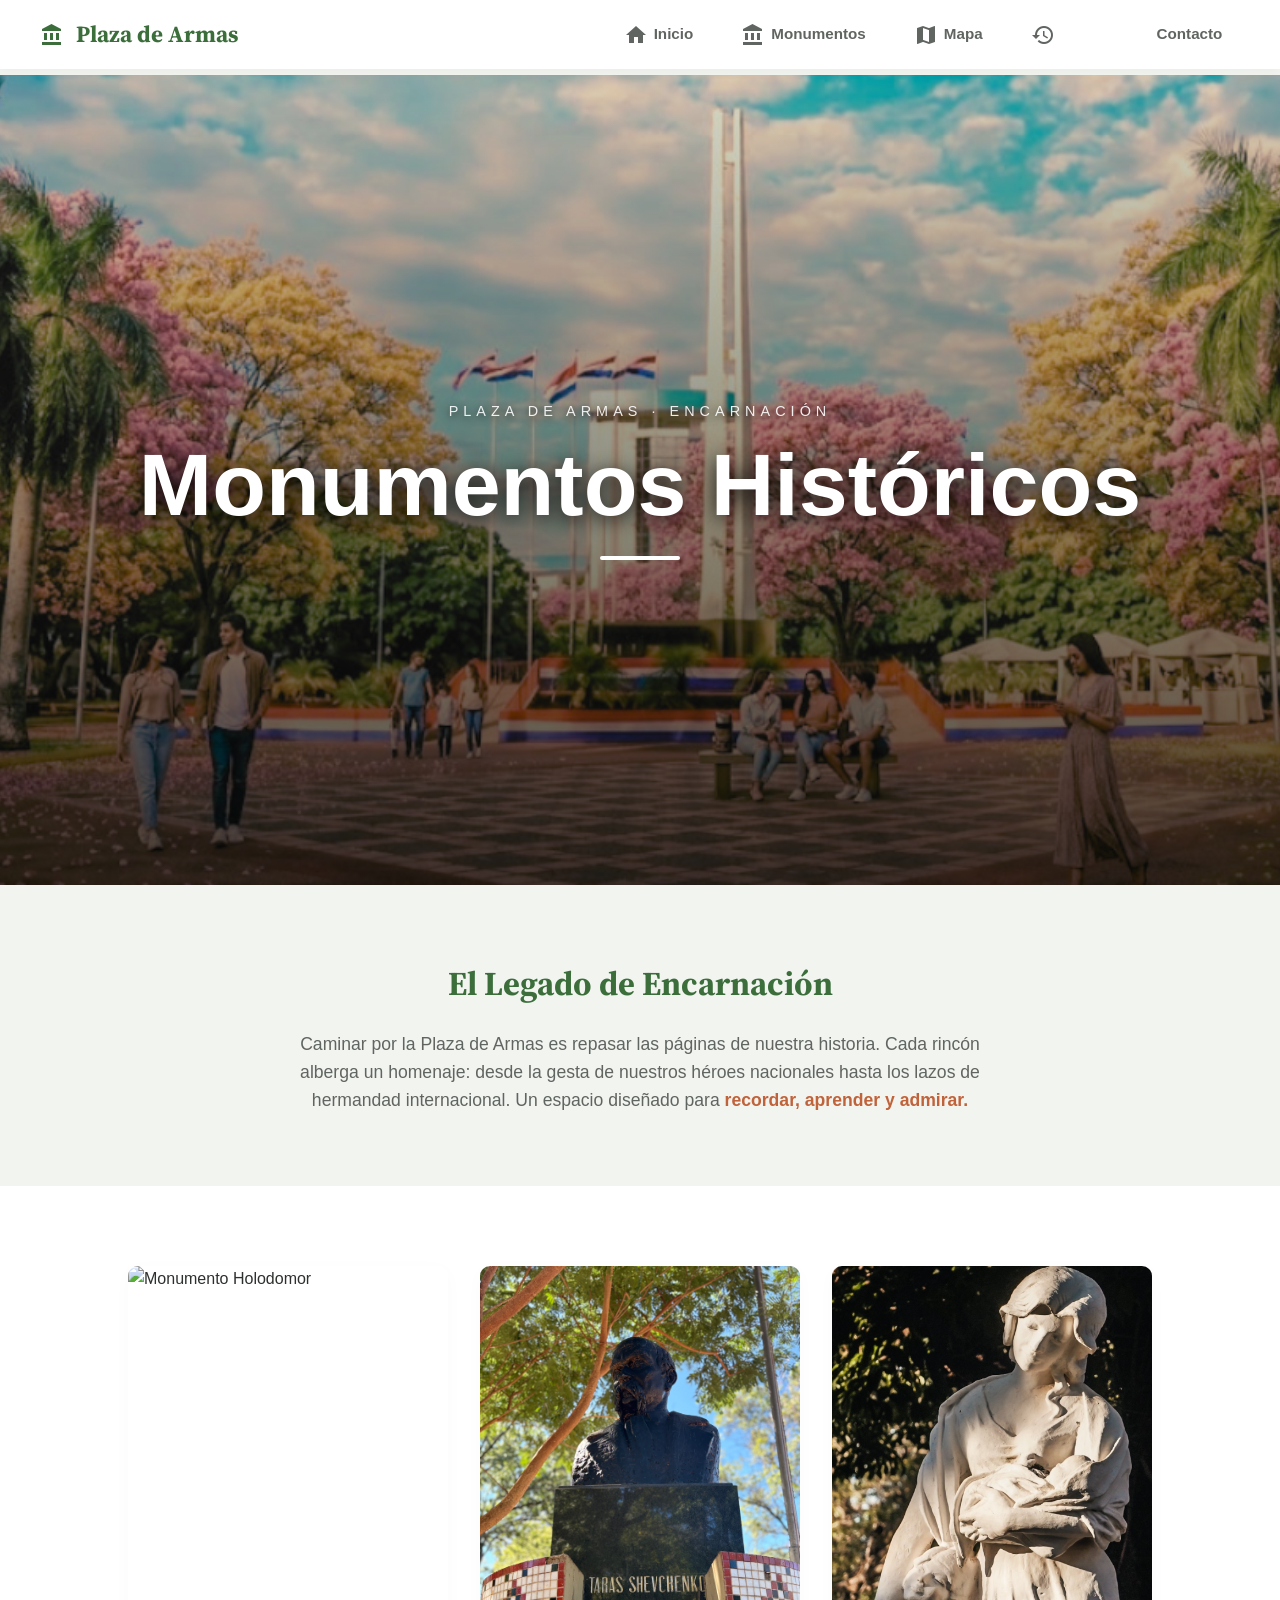
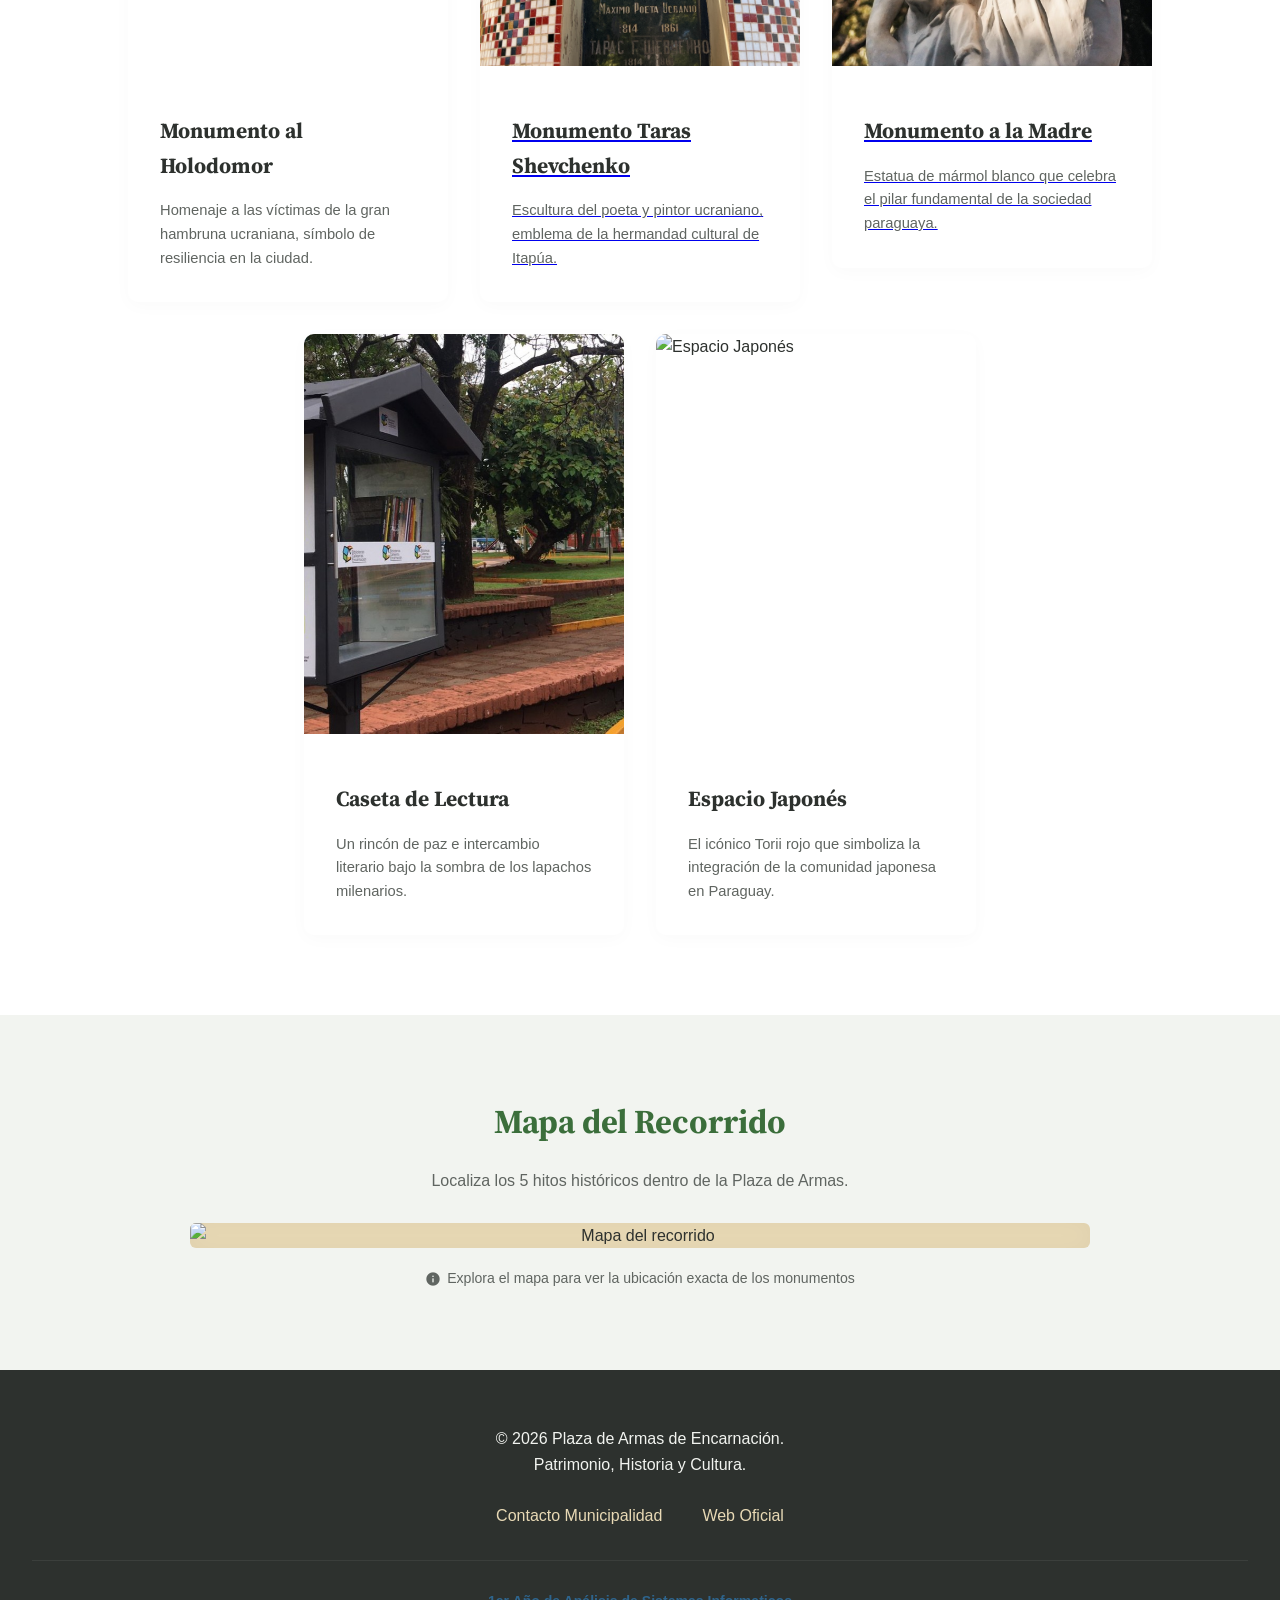
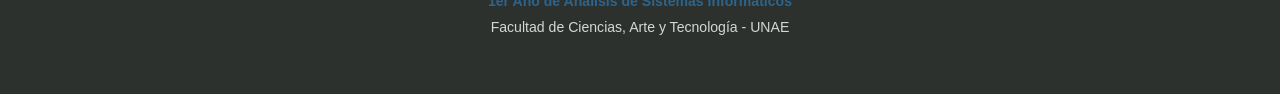
==== plaza.html @ b8751164 "casetaweb" ====
<!DOCTYPE html>
<html lang="es">
<head>
    <meta charset="UTF-8">
    <meta name="viewport" content="width=device-width, initial-scale=1.0">
    <title>Plaza de Armas · Encarnación</title>
    
    <link rel="stylesheet" href="style.css">
    
    <link href="https://fonts.googleapis.com/css2?family=Source+Serif+4:ital,opsz,wght@0,8..60,200..900;1,8..60,200..900&display=swap" rel="stylesheet">
    <link href="https://fonts.googleapis.com/icon?family=Material+Icons" rel="stylesheet">
</head>
<body>

    <header class="barra-superior">
        <div class="contenedor-logo">
            <span class="material-icons">account_balance</span>
            <h1 class="titulo-logo">Plaza de Armas</h1>
        </div>
        
        <input type="checkbox" id="check-menu" class="check-menu">
        <label for="check-menu" class="etiqueta-menu">
            <span class="material-icons">menu</span>
        </label>

        <nav class="navegacion">
            <a href="plaza.html" class="item-navegacion">
                <span class="material-icons">home</span>
                <span>Inicio</span>
            </a>
            <a href="#monumentos" class="item-navegacion item-activo">
                <span class="material-icons">account_balance</span>
                <span>Monumentos</span>
            </a>
            <a href="#mapa" class="item-navegacion">
                <span class="material-icons">map</span>
                <span>Mapa</span>
            </a>
            <a href="mailto:info@encarnacion.gov.py" class="item-navegacion">
                <span class="material-icons">history_edu</span>
                <span>Contacto</span>
            </a>
        </nav>
    </header>

    <main class="contenido-principal">
        
        <section class="seccion-portada">
            <div class="contenido-portada">
                <img src="imagenes/PORTADA.png" alt="Plaza de Armas Encarnación" class="imagen-portada">
                <div class="overlay-portada"></div>
                <div class="texto-portada">
                <p class="etiqueta-portada">Plaza de Armas · Encarnación</p>
                <h2 class="titulo-portada">Monumentos Históricos</h2>
                <div class="linea-decorativa"></div>
            </div>
        </section>

        <section class="seccion-introduccion">
            <h3 class="titulo-seccion">El Legado de Encarnación</h3>
            <p class="texto-descriptivo">
                Caminar por la Plaza de Armas es repasar las páginas de nuestra historia.
                Cada rincón alberga un homenaje: desde la gesta de nuestros héroes nacionales hasta los lazos de hermandad internacional.
                Un espacio diseñado para <strong>recordar, aprender y admirar.</strong>
            </p>
        </section>

        <section id="monumentos" class="seccion-galeria">
            <div class="cuadricula-monumentos">
        <!--ANGEL-->   
                <article class="tarjeta-monumento">
                    <a href="holodomor.html" class="tarjeta-enlace"></a>
                    <img src="imagenes/holodomor.jpg" alt="Monumento Holodomor" class="imagen-monumento">
                    <div class="contenido-tarjeta">
                        <span class="categoria-tarjeta color-historia"></span>
                        <h4 class="titulo-tarjeta">Monumento al Holodomor</h4>
                        <p class="texto-tarjeta">Homenaje a las víctimas de la gran hambruna ucraniana, símbolo de resiliencia en la ciudad.</p>
                    </div>
                </article>
        <!--NATALIA-->
                <a href="taras.html" class="tarjeta-enlace">
                <article class="tarjeta-monumento">
                    <img src="imagenes/tavas s.JPG" alt="Busto de Taras Shevchenko" class="imagen-monumento">
                    <div class="contenido-tarjeta">
                        <span class="categoria-tarjeta color-cultura"></span>
                        <h4 class="titulo-tarjeta">Monumento Taras Shevchenko</h4>
                        <p class="texto-tarjeta">Escultura del poeta y pintor ucraniano, emblema de la hermandad cultural de Itapúa.</p>
                        
                    </div>
                </article>
                </a>
        <!--LUIS-->
                <a href="monumentomadre.html" class="enlace-tarjeta">
                <article class="tarjeta-monumento">
                    <img src="imagenes/monumentomadre.png" alt="Monumento a la Madre" class="imagen-monumento">
                    <div class="contenido-tarjeta">
                        <span class="categoria-tarjeta color-arte"></span>
                        <h4 class="titulo-tarjeta">Monumento a la Madre</h4>
                        <p class="texto-tarjeta">Estatua de mármol blanco que celebra el pilar fundamental de la sociedad paraguaya.</p>
                    </div>
                </article>
                </a>
        <!--TATI--> 
                <article class="tarjeta-monumento">
                    <img src="imagenes/Casetaweb.JPG" alt="Caseta de Lectura" class="imagen-monumento">
                    <div class="contenido-tarjeta">
                        <span class="categoria-tarjeta color-comunidad"></span>
                        <h4 class="titulo-tarjeta">Caseta de Lectura</h4>
                        <p class="texto-tarjeta">Un rincón de paz e intercambio literario bajo la sombra de los lapachos milenarios.</p>
                    </div>
                </article>
        <!--LUJAN-->
                <article class="tarjeta-monumento">
                    <img src="" alt="Espacio Japonés" class="imagen-monumento">
                    <div class="contenido-tarjeta">
                        <span class="categoria-tarjeta color-comunidad"></span>
                        <h4 class="titulo-tarjeta">Espacio Japonés</h4>
                        <p class="texto-tarjeta">El icónico Torii rojo que simboliza la integración de la comunidad japonesa en Paraguay.</p>
                    </div>
                </article>

            </div>
        </section>
        <!--AILIN-->
        <section id="mapa" class="seccion-mapa">
        <div class="contenedor-central-mapa">
                <h3 class="titulo-seccion">Mapa del Recorrido</h3>
                <p class="subtitulo-mapa">Localiza los 5 hitos históricos dentro de la Plaza de Armas.</p>
            <div class="caja-mapa">
                <img src="imagenes/Fondo Mapa Puntos (2).png" class="map-img" alt="Mapa del recorrido">
            </div>
                <p class="nota-mapa">
            <span class="material-icons" style="font-size: 1rem;">info</span>
            Explora el mapa para ver la ubicación exacta de los monumentos
            </p>
            </div>
        </section>
 
        <!--NOEMI-->
    <footer class="pie-de-pagina">
        <p>© 2026 Plaza de Armas de Encarnación.<br>Patrimonio, Historia y Cultura.</p>
        
        <div class="enlaces-pie">
            <a target="_blank" href="https://wa.me/595986204808?text=Hola%20,%20quiero%20hacer%20una%20consulta%20sobre%20la%20Plaza%20de%20Armas">Contacto Municipalidad</a>
            <a href="https://www.encarnacion.gov.py" target="_blank">Web Oficial</a>
        </div>
        
        <div class="creditos-universidad">
            <p class="titulo-creditos">1er Año de Análisis de Sistemas Informaticos</p>
            <p>Facultad de Ciencias, Arte y Tecnología - UNAE</p>
        </div>
    </footer>

</body>
</html>
---- style.css ----
:root {
    --verde-follaje: #3B6E3B;
    --terracota-colonial: #C0623A;
    --azul-parana: #2E6E9E;
    --arena-caliza: #E8D9B5;
    --ocre-atardecer: #D4903A;
    --blanco-cielo: #F2F4F0;
    
    --texto-principal: #2D312E;
    --texto-secundario: #606561;
    --blanco-puro: #FFFFFF;
}


* {
    box-sizing: border-box;
    margin: 0;
    padding: 0;
}

html {
    scroll-behavior: smooth;
}

body {
    font-family: -apple-system, BlinkMacSystemFont, "Segoe UI", Roboto, sans-serif;
    background-color: var(--blanco-cielo);
    color: var(--texto-principal);
    padding-top: 75px; 
    line-height: 1.6;
}

.barra-superior {
    display: flex;
    justify-content: space-between;
    align-items: center;
    background-color: var(--blanco-puro);
    padding: 0.9rem 2.5rem;
    position: fixed;
    top: 0;
    left: 0;
    width: 100%;
    box-shadow: 0 2px 12px rgba(0, 0, 0, 0.04);
    z-index: 1000;
}

.contenedor-logo {
    display: flex;
    align-items: center;
    gap: 12px;
    color: var(--verde-follaje);
}

.titulo-logo {
    font-family: 'Source Serif 4', serif;
    font-size: 1.45rem;
    font-weight: 700;
}

.navegacion {
    display: flex;
    gap: 0.8rem;
}

.item-navegacion {
    display: flex;
    align-items: center;
    gap: 6px;
    text-decoration: none;
    color: var(--texto-secundario);
    font-weight: 600;
    font-size: 0.95rem;
    padding: 0.5rem 1.1rem;
    border-radius: 24px;
    transition: all 0.25s ease;
}

/*.item-navegacion:hover, 
.item-activo {
    color: var(--terracota-colonial);
    background-color: var(--arena-caliza);
}*/

.check-menu, .etiqueta-menu {
    display: none;
}

.seccion-portada {
    width: 100%;
    margin: 0;
    padding: 0;
}

.contenido-portada {
    position: relative;
    width: 100%;
    height: 90vh;
    min-height: 500px;
    overflow: hidden;
}

.imagen-portada {
    width: 100%;
    height: 100%;
    object-fit: cover;
    object-position: center;
    display: block;
}

.overlay-portada {
    position: absolute;
    inset: 0;
    background: linear-gradient(
        to bottom,
        rgba(0, 0, 0, 0.1) 0%,
        rgba(0, 0, 0, 0.70) 100%
    );
}

.texto-portada {
    position: absolute;
    inset: 0;
    display: flex;
    flex-direction: column;
    align-items: center;
    justify-content: center;
    text-align: center;
    padding: 2rem;
    z-index: 2;
}

.etiqueta-portada {
    font-size: 0.9rem;
    letter-spacing: 0.35em;
    text-transform: uppercase;
    color: rgba(255, 255, 255, 0.90);
    margin: 0 0 1rem;
    font-weight: 400;
    text-shadow: 0 2px 8px rgba(0,0,0,0.8);
}

.titulo-portada {
    font-size: clamp(2.5rem, 7vw, 5.5rem);
    font-weight: 800;
    color: #ffffff;
    margin: 0 0 1.5rem;
    text-shadow: 0 4px 20px rgba(0,0,0,0.9);
    line-height: 1.05;
}

.linea-decorativa {
    width: 80px;
    height: 4px;
    background-color: #ffffff;
    margin: 0 auto;
    border-radius: 2px;
}

.seccion-introduccion {
    text-align: center;
    padding: 4.5rem 2rem;
    max-width: 780px;
    margin: 0 auto;
}

.titulo-seccion {
    font-family: 'Source Serif 4', serif;
    font-size: 2.1rem;
    color: var(--verde-follaje);
    margin-bottom: 1.2rem;
}

.texto-descriptivo {
    font-size: 1.1rem;
    color: var(--texto-secundario);
}

.texto-descriptivo strong {
    color: var(--terracota-colonial);
}


.seccion-galeria {
    background-color: #ffffff; 
    padding: 5rem 2rem;
    display: flex;
    justify-content: center;
}

.cuadricula-monumentos {
    display: flex;
    flex-wrap: wrap;
    gap: 2rem 2rem; 
    justify-content: center;
    max-width: 1300px;
    width: 100%;
}

.tarjeta-monumento {
    background-color: var(--blanco-puro);
    border-radius: 10px;
    box-shadow: 0 4px 18px rgba(0, 0, 0, 0.025);
    width: calc(33.333% - 1.34rem); 
    min-width: 320px;
    max-width: 300px;
    display: flex;
    flex-direction: column;
    overflow: hidden;
    transition: transform 0.3s cubic-bezier(0.25, 0.8, 0.25, 1), box-shadow 0.3s ease;
}

/*animacion, podemos dejar o sacar*/
.tarjeta-monumento:hover {
    transform: translateY(-6px);
    box-shadow: 0 10px 28px rgba(0, 0, 0, 0.06);
}

.imagen-monumento {
    width: 100%;
    height: 400px;
    object-fit: cover; /* mantiene simetría  */
}

.contenido-tarjeta {
    padding: 2rem;
    display: flex;
    flex-direction: column;
    gap: 1rem;
}

.categoria-tarjeta {
    font-size: 0.75rem;
    text-transform: uppercase;
    letter-spacing: 1.8px;
    font-weight: 700;
}

.color-historia { color: var(--terracota-colonial); }
.color-cultura { color: var(--azul-parana); }
.color-arte { color: var(--ocre-atardecer); }
.color-comunidad { color: var(--verde-follaje); }

.titulo-tarjeta {
    font-family: 'Source Serif 4', serif;
    font-size: 1.35rem;
    color: var(--texto-principal);
    font-weight: 700;
    margin: 0;
}

.texto-tarjeta {
    font-size: 0.92rem;
    color: var(--texto-secundario);
    margin: 0;
}


.seccion-mapa {
    padding: 5rem 2rem;
    background-color: var(--blanco-cielo);
    display: flex;
    justify-content: center;
}

.contenedor-central-mapa {
    max-width: 900px;  
    width: 100%;
    text-align: center;
    margin: 0 auto;    
}

.subtitulo-mapa {
    color: var(--texto-secundario);
    margin-bottom: 1.8rem;
}

.caja-mapa {
  background-color: var(--arena-caliza);
  border-radius: 6px;
  position: relative;
  overflow: hidden;
  box-shadow: inset 0 0 25px rgba(0, 0, 0, 0.04);
  width: 100%;
}

.map-img {
  width: 100%;
  height: auto;        /* ← esto es clave, respeta las proporciones reales */
  display: block;
}

.capa-marcadores .icono-marcador {
    position: absolute;
    cursor: pointer;
    transition: transform 0.25s ease;
}

.capa-marcadores .icono-marcador:hover {
    transform: scale(1.35) !important;
}

/*
.controles-mapa {
    position: absolute;
    bottom: 25px;
    right: 25px;
    display: flex;
    flex-direction: column;
    gap: 6px;
}

.boton-control {
    background-color: var(--blanco-puro);
    border: none;
    width: 38px;
    height: 38px;
    font-size: 1.3rem;
    font-weight: bold;
    border-radius: 4px;
    cursor: pointer;
    box-shadow: 0 3px 6px rgba(0,0,0,0.08);
}*/

.nota-mapa {
    margin-top: 1.2rem;
    font-size: 0.88rem;
    color: var(--texto-secundario);
    display: flex;
    align-items: center;
    justify-content: center;
    gap: 6px;
} 



.pie-de-pagina {
    background-color: var(--texto-principal);
    color: var(--blanco-cielo);
    text-align: center;
    padding: 3.5rem 2rem;
}

.enlaces-pie {
    margin: 1.6rem 0;
    display: flex;
    justify-content: center;
    gap: 2.5rem;
}

.enlaces-pie a {
    color: var(--arena-caliza);
    text-decoration: none;
    font-size: 1rem;
    transition: color 0.2s ease;
}

.enlaces-pie a:hover {
    color: var(--blanco-puro);
}

.creditos-universidad {
    margin-top: 2rem;
    border-top: 1px solid rgba(255, 255, 255, 0.08);
    padding-top: 1.8rem;
    font-size: 0.88rem;
    opacity: 0.85;
}

.titulo-creditos {
    font-weight: bold;
    color: var(--azul-parana);
    margin-bottom: 0.2rem;
}

/*permite que tu página web detecte las características del dispositivo*/
@media (max-width: 992px) {
    .tarjeta-monumento {
        width: calc(50% - 1rem);
    }
}

@media (max-width: 768px) {
    body { padding-top: 60px; }
    .barra-superior { padding: 0.8rem 1.5rem; }

    .etiqueta-menu {
        display: block;
        cursor: pointer;
        color: var(--texto-principal);
    }

    .navegacion {
        position: absolute;
        top: 100%;
        left: -100%;
        flex-direction: column;
        background-color: var(--blanco-puro);
        width: 100%;
        text-align: center;
        transition: left 0.3s cubic-bezier(0.4, 0, 0.2, 1);
        box-shadow: 0 4px 12px rgba(0,0,0,0.06);
        padding: 1.5rem 0;
        gap: 0.8rem;
    }

    .item-navegacion {
        justify-content: center;
        border-radius: 0;
        padding: 0.6rem 0;
    }

    .check-menu:checked ~ .navegacion {
        left: 0;
    }

    .titulo-portada { font-size: 2.1rem; }
    .tarjeta-monumento { width: 100%; max-width: 100%; }
    .seccion-galeria { padding: 3rem 1.2rem; }
    .enlaces-pie { flex-direction: column; gap: 1rem; }
}
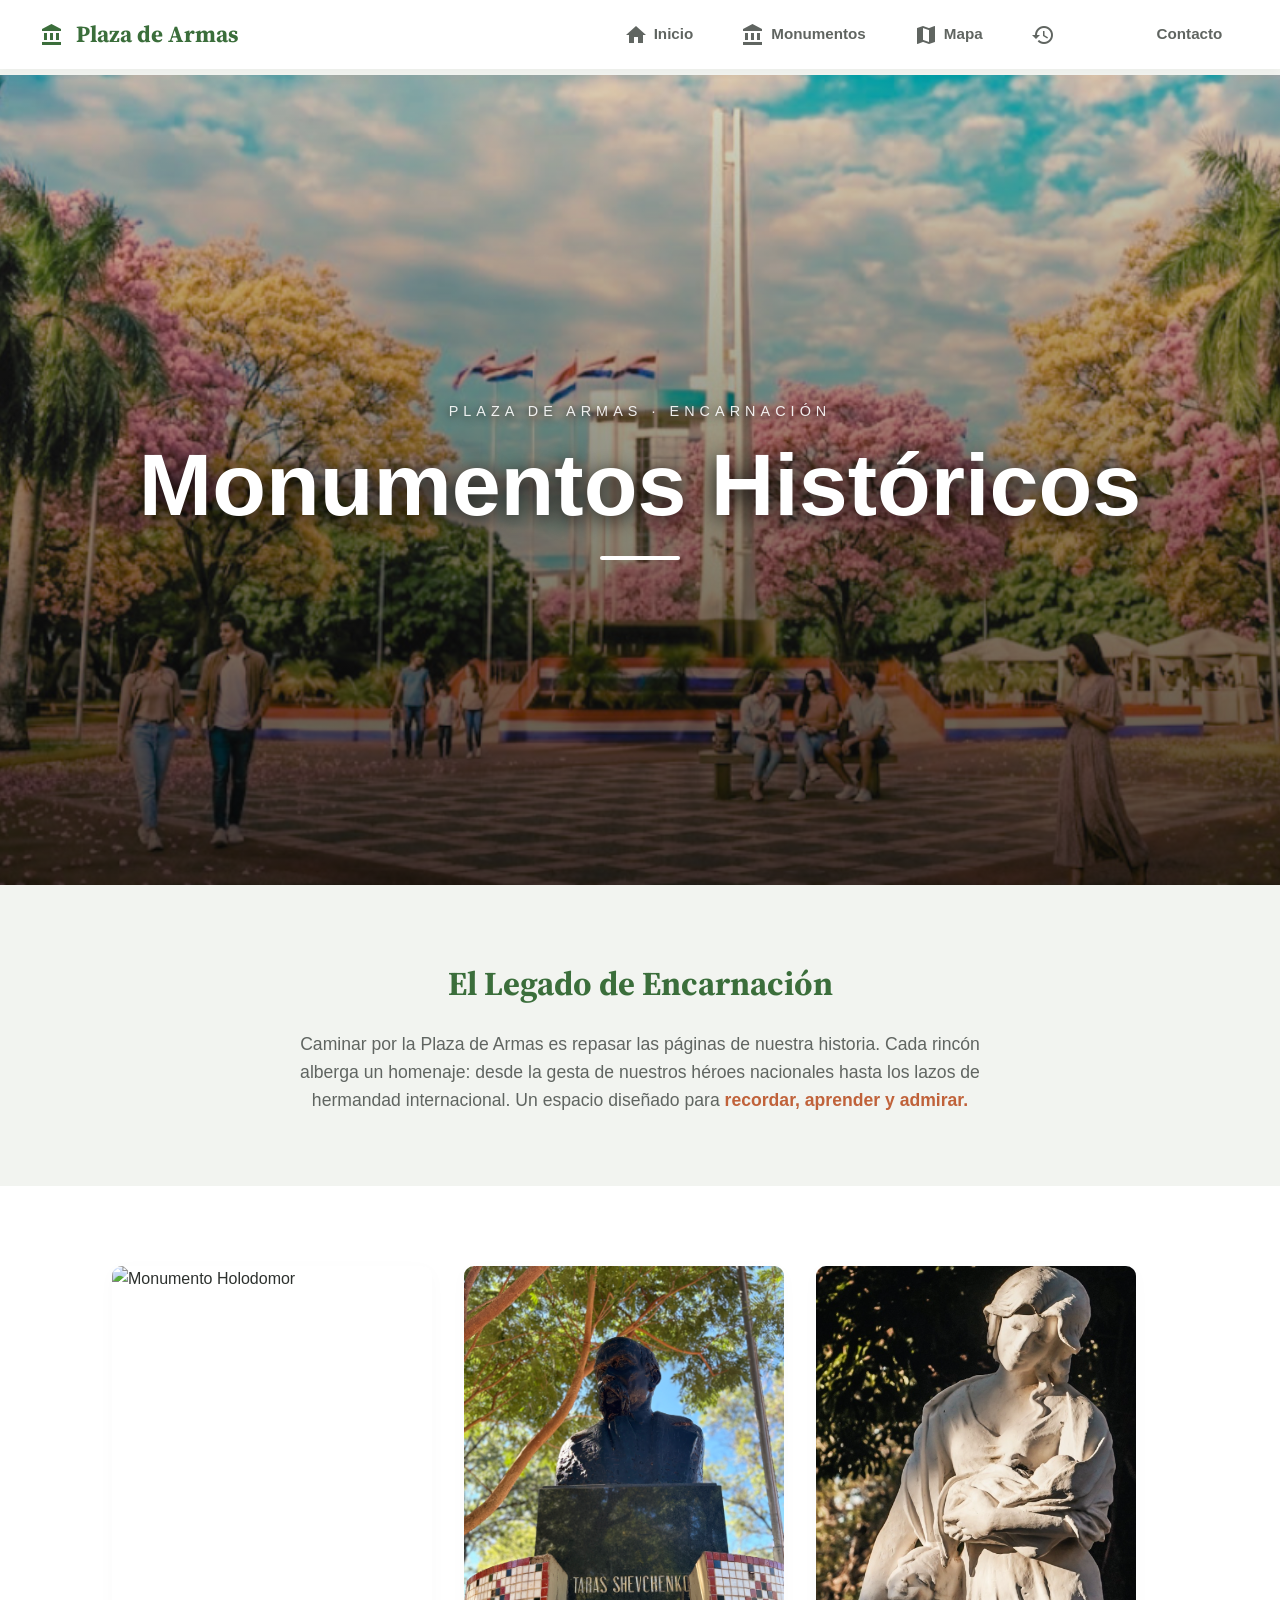
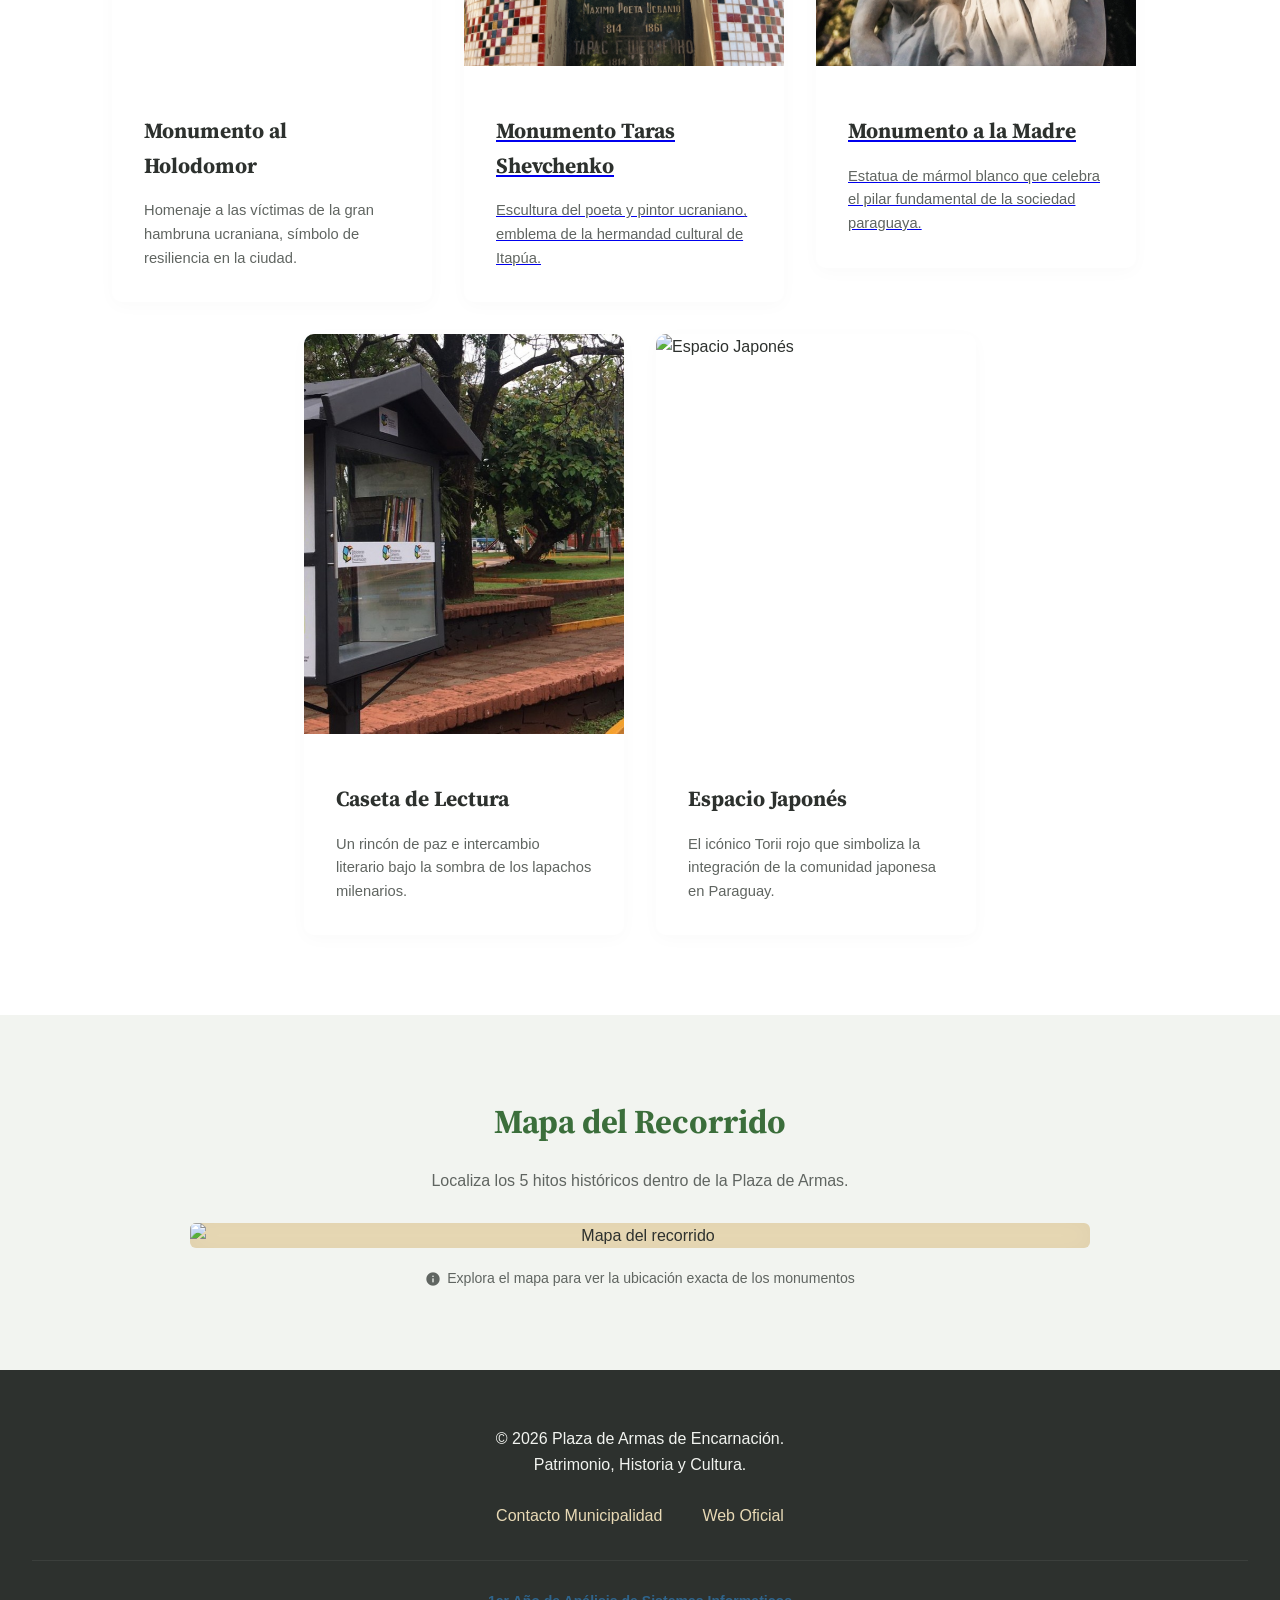
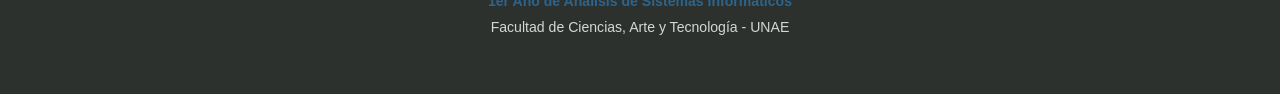
==== commit 680f522d: "Noemi: link de caseta" ====
--- a/plaza.html
+++ b/plaza.html
@@ -101,6 +101,7 @@
                 </article>
                 </a>
         <!--TATI--> 
+                <a href="casetaweb.html" class="enlace-tarjeta"></a>
                 <article class="tarjeta-monumento">
                     <img src="imagenes/Casetaweb.JPG" alt="Caseta de Lectura" class="imagen-monumento">
                     <div class="contenido-tarjeta">
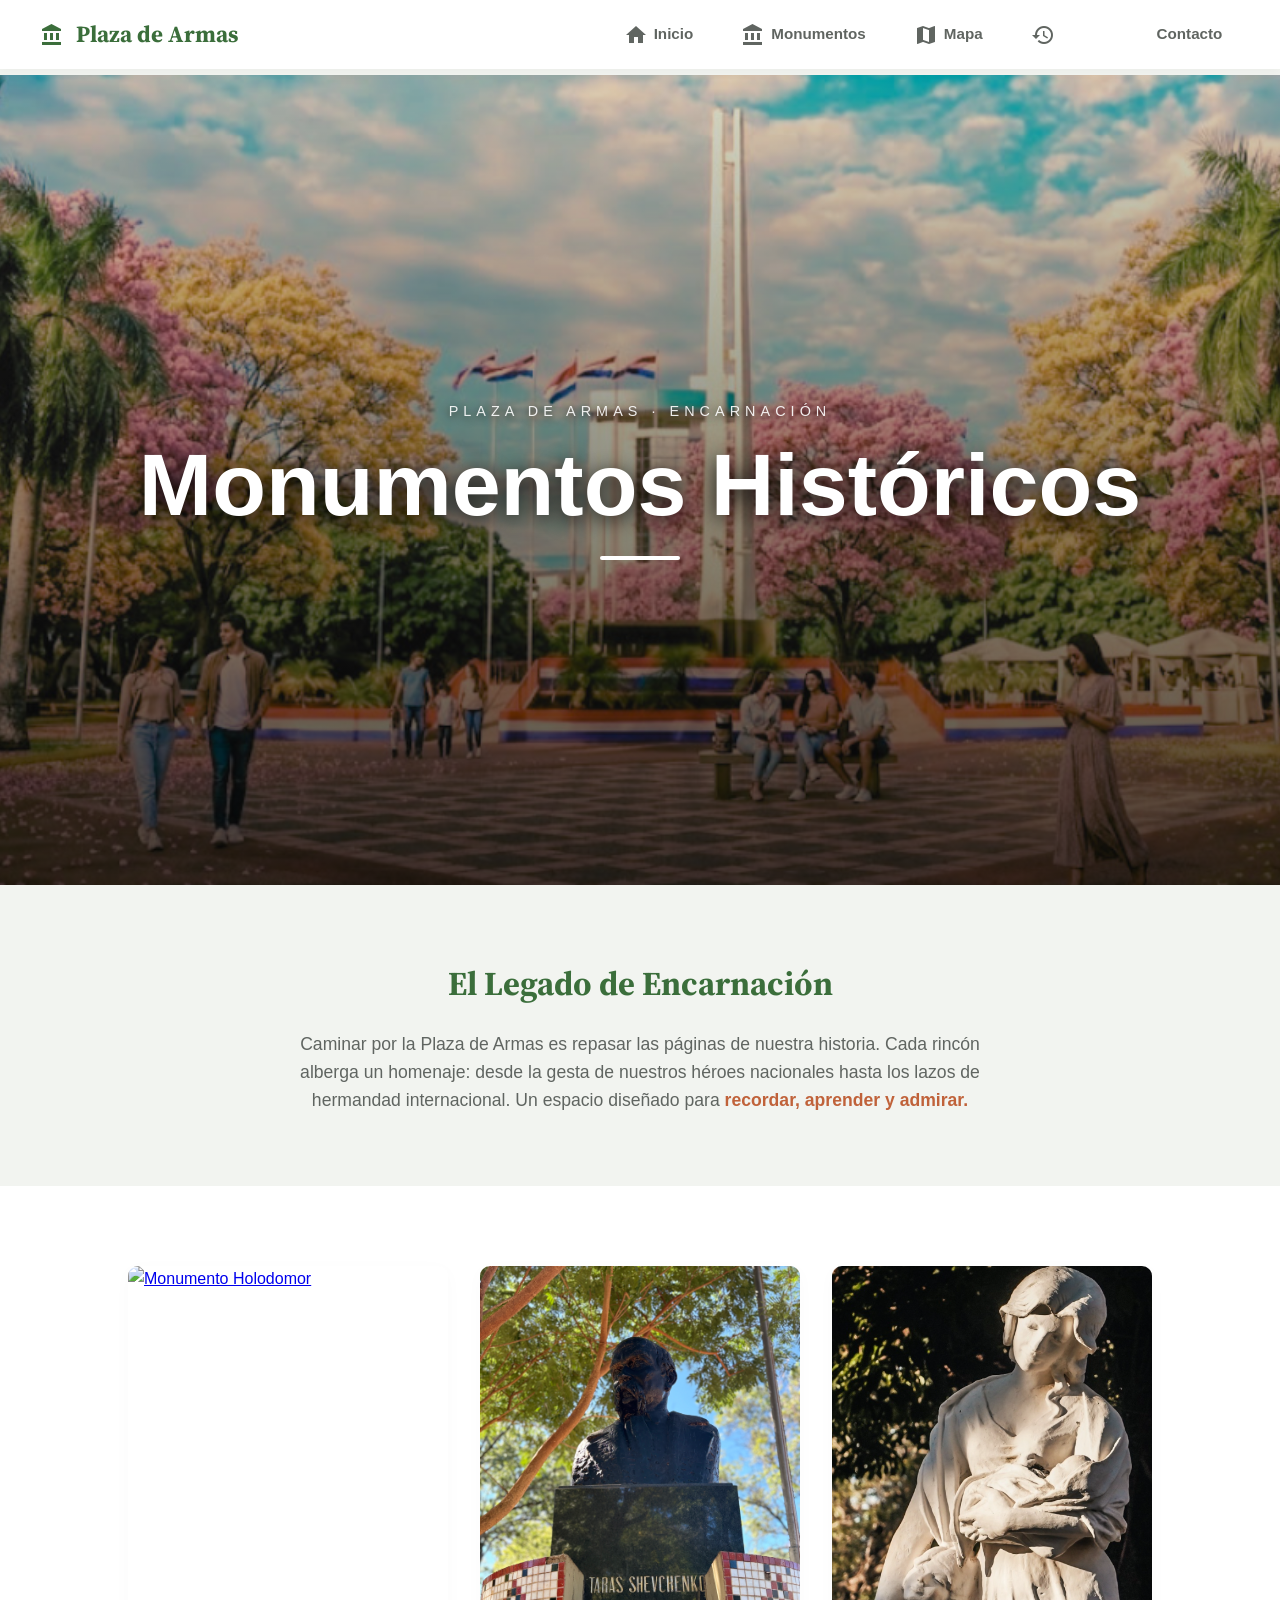
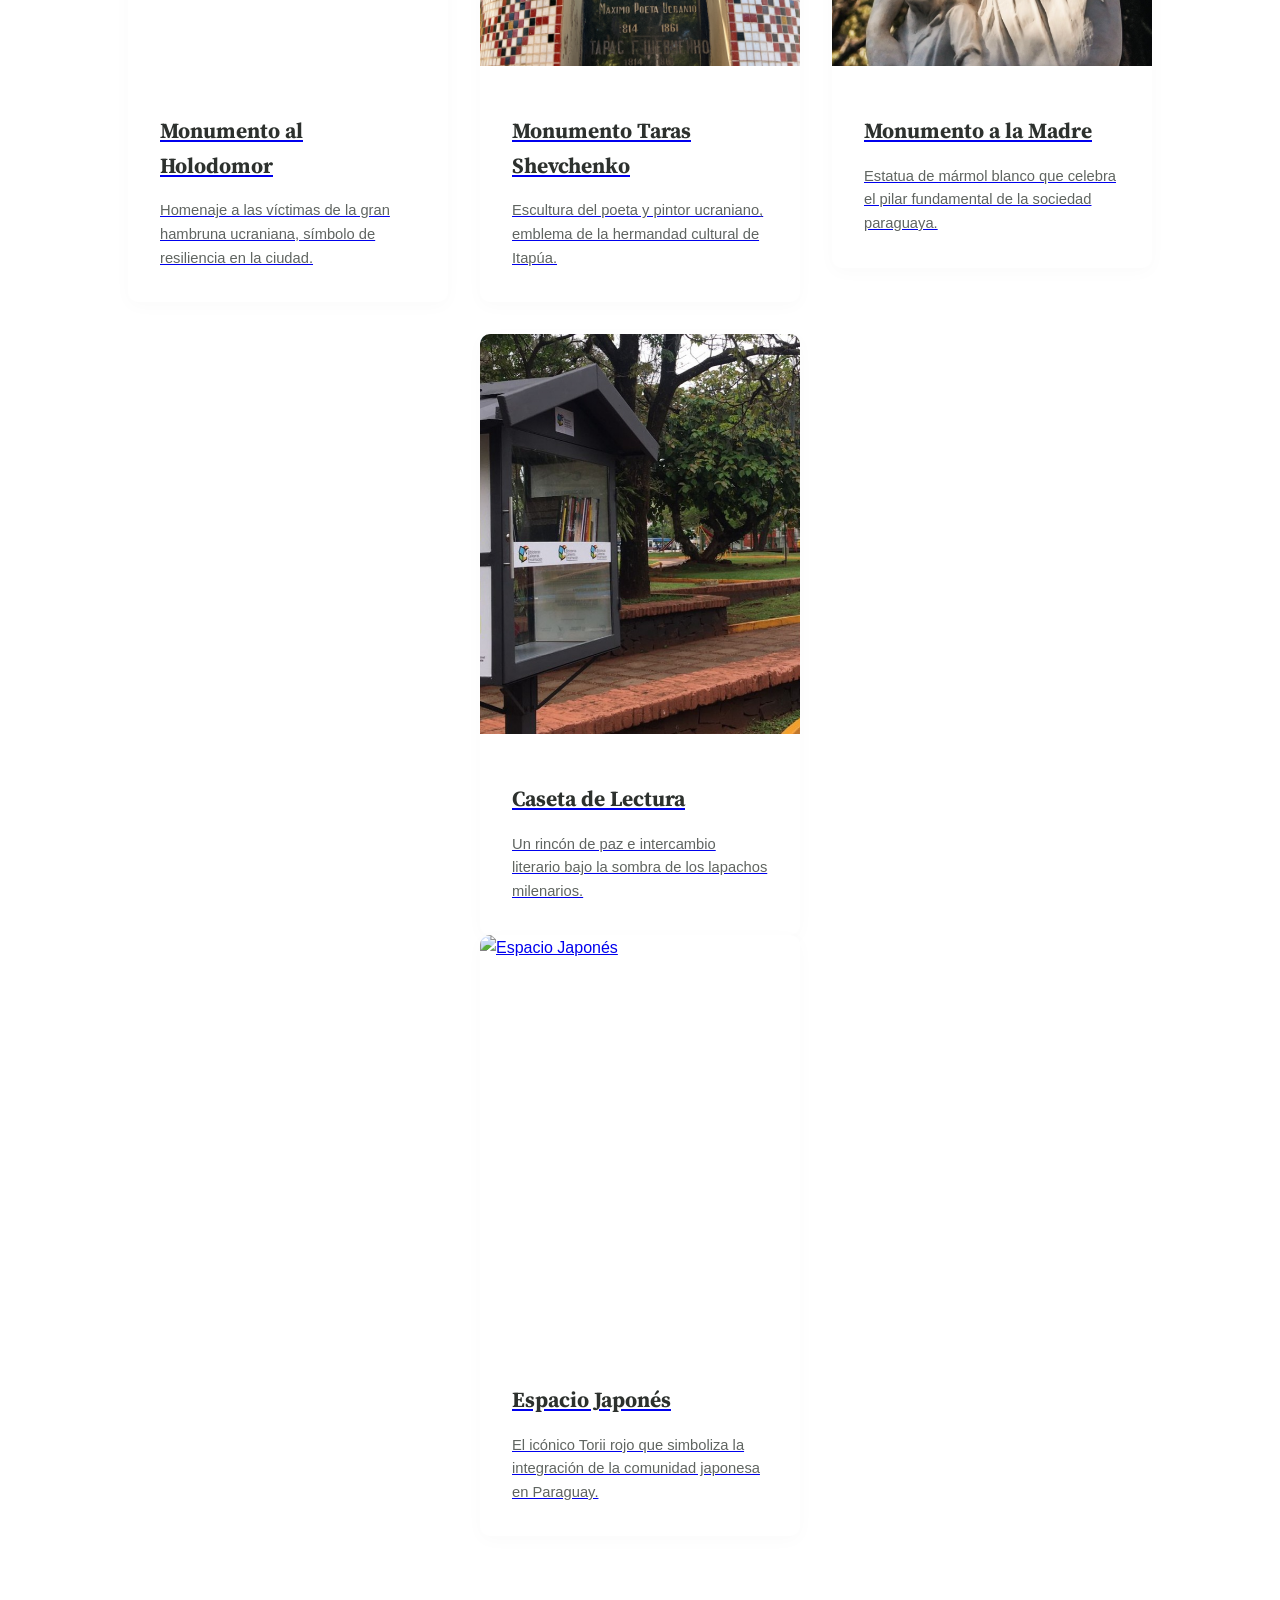
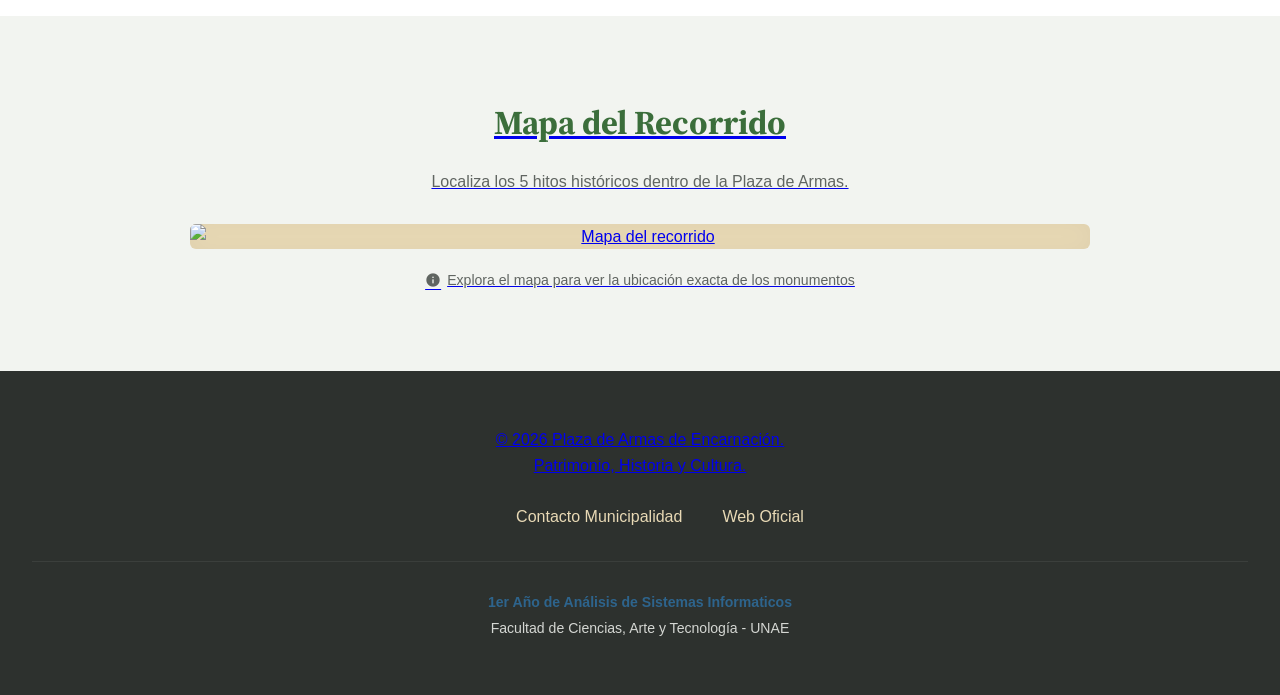
==== commit b36b5fab: "Noemi: correccion de errores" ====
--- a/plaza.html
+++ b/plaza.html
@@ -67,9 +67,9 @@
 
         <section id="monumentos" class="seccion-galeria">
             <div class="cuadricula-monumentos">
-        <!--ANGEL-->   
+        <!--ANGEL-->  
+                <a href="holodomor.html" class="tarjeta-enlace">
                 <article class="tarjeta-monumento">
-                    <a href="holodomor.html" class="tarjeta-enlace"></a>
                     <img src="imagenes/holodomor.jpg" alt="Monumento Holodomor" class="imagen-monumento">
                     <div class="contenido-tarjeta">
                         <span class="categoria-tarjeta color-historia"></span>
@@ -101,7 +101,7 @@
                 </article>
                 </a>
         <!--TATI--> 
-                <a href="casetaweb.html" class="enlace-tarjeta"></a>
+                <a href="casetaweb.html" class="enlace-tarjeta">
                 <article class="tarjeta-monumento">
                     <img src="imagenes/Casetaweb.JPG" alt="Caseta de Lectura" class="imagen-monumento">
                     <div class="contenido-tarjeta">
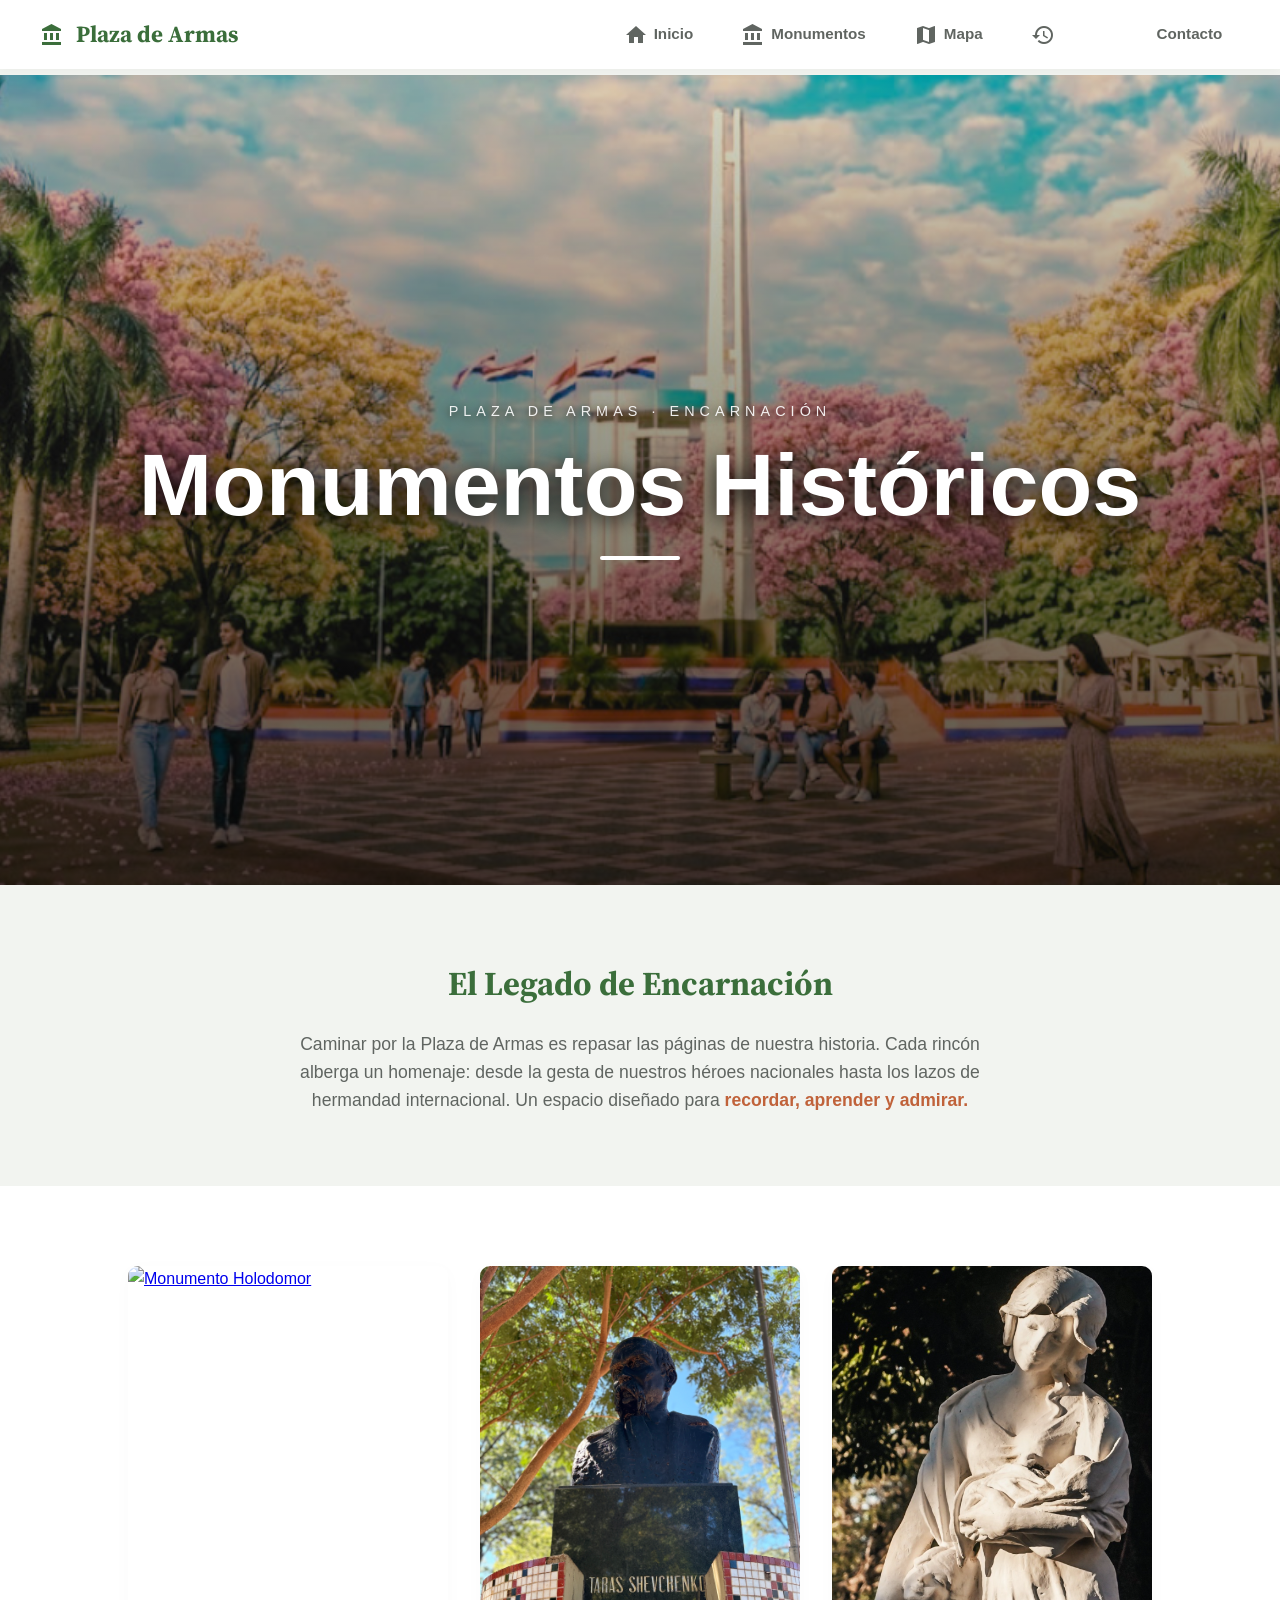
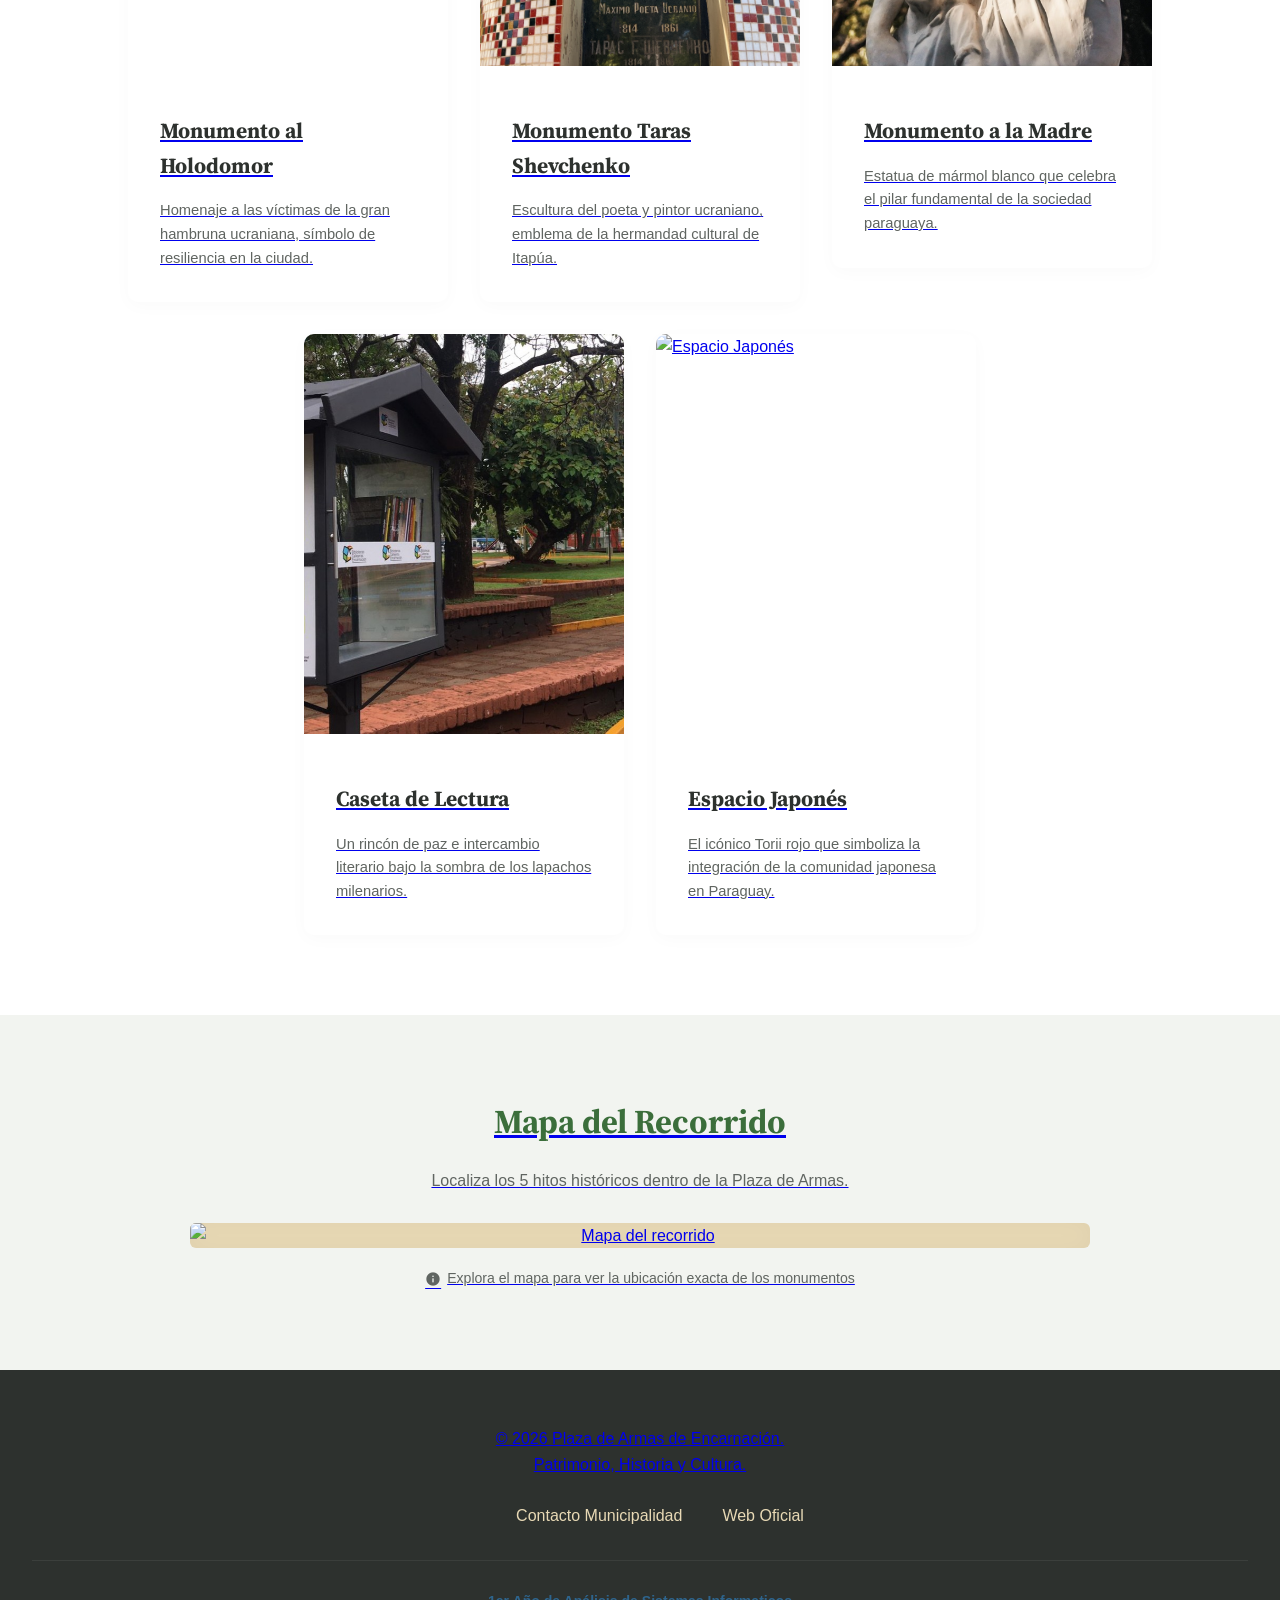
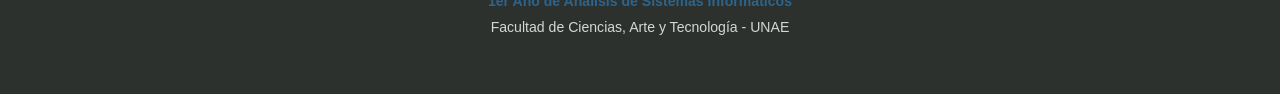
==== commit 4478ef9f: "espacio japones" ====
--- a/plaza.html
+++ b/plaza.html
@@ -111,8 +111,9 @@
                     </div>
                 </article>
         <!--LUJAN-->
+                <a href="espaciojapones.html" class="enlace-tarjeta">
                 <article class="tarjeta-monumento">
-                    <img src="" alt="Espacio Japonés" class="imagen-monumento">
+                    <img src="imagenes/espaciojapones.jpg" alt="Espacio Japonés" class="imagen-monumento">
                     <div class="contenido-tarjeta">
                         <span class="categoria-tarjeta color-comunidad"></span>
                         <h4 class="titulo-tarjeta">Espacio Japonés</h4>
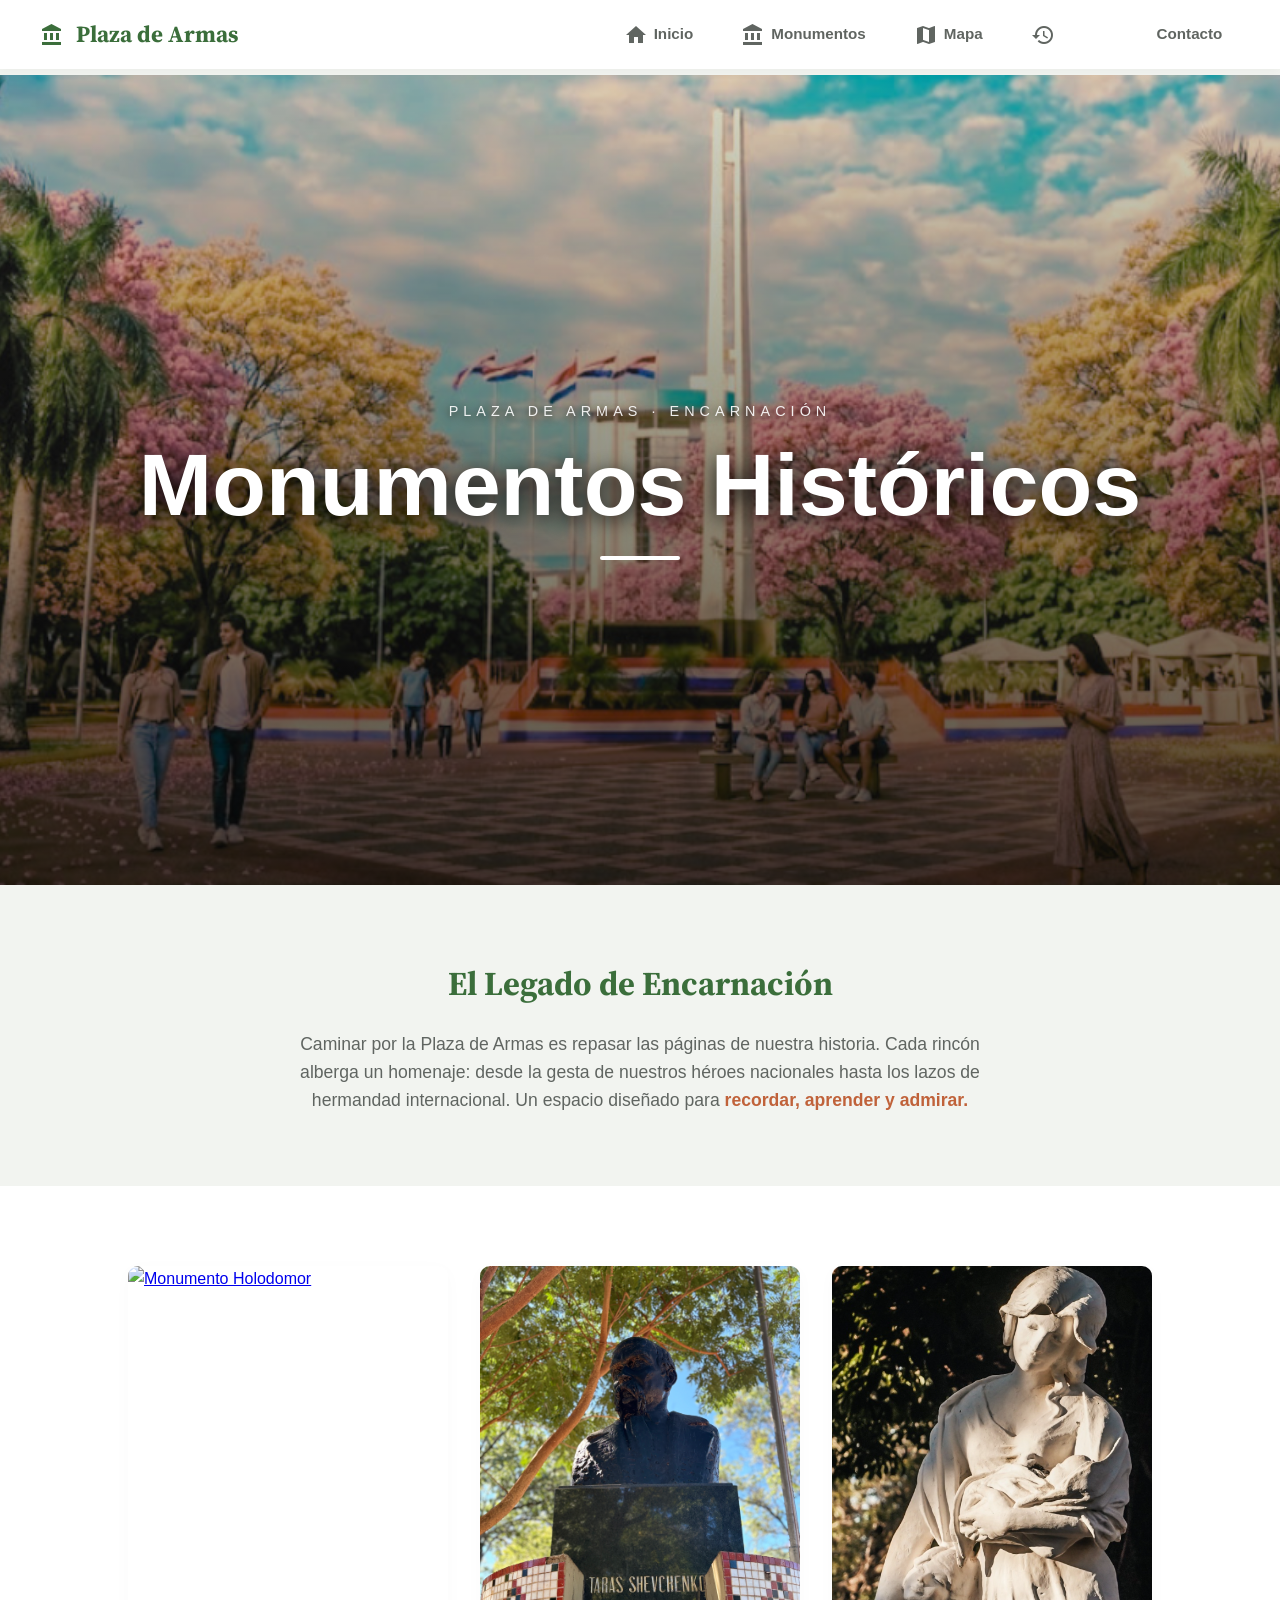
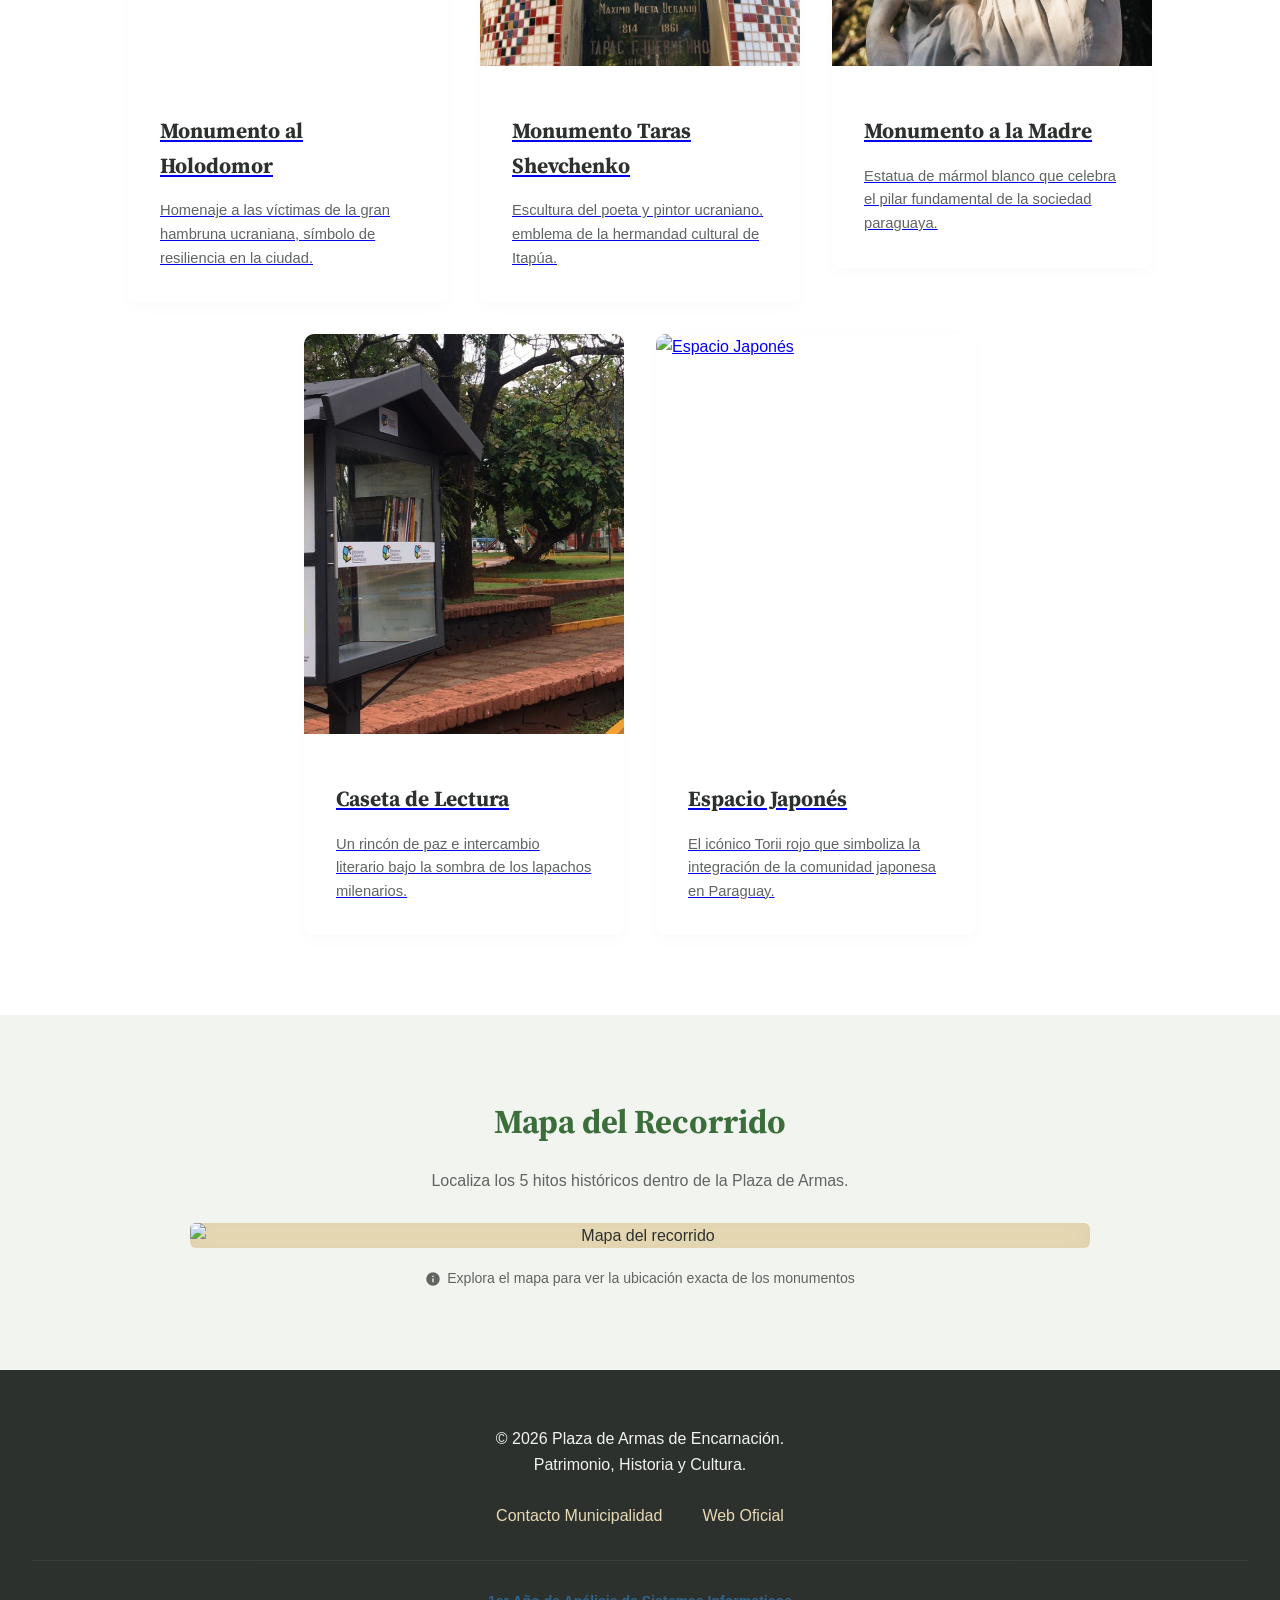
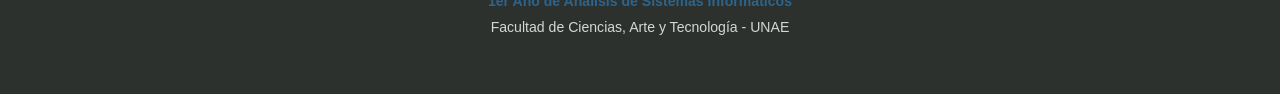
==== commit 2d8752a2: "correccion de errores de linkeo" ====
--- a/plaza.html
+++ b/plaza.html
@@ -77,6 +77,7 @@
                         <p class="texto-tarjeta">Homenaje a las víctimas de la gran hambruna ucraniana, símbolo de resiliencia en la ciudad.</p>
                     </div>
                 </article>
+                </a>
         <!--NATALIA-->
                 <a href="taras.html" class="tarjeta-enlace">
                 <article class="tarjeta-monumento">
@@ -110,6 +111,7 @@
                         <p class="texto-tarjeta">Un rincón de paz e intercambio literario bajo la sombra de los lapachos milenarios.</p>
                     </div>
                 </article>
+                </a>
         <!--LUJAN-->
                 <a href="espaciojapones.html" class="enlace-tarjeta">
                 <article class="tarjeta-monumento">
@@ -120,7 +122,7 @@
                         <p class="texto-tarjeta">El icónico Torii rojo que simboliza la integración de la comunidad japonesa en Paraguay.</p>
                     </div>
                 </article>
-
+                </a>
             </div>
         </section>
         <!--AILIN-->
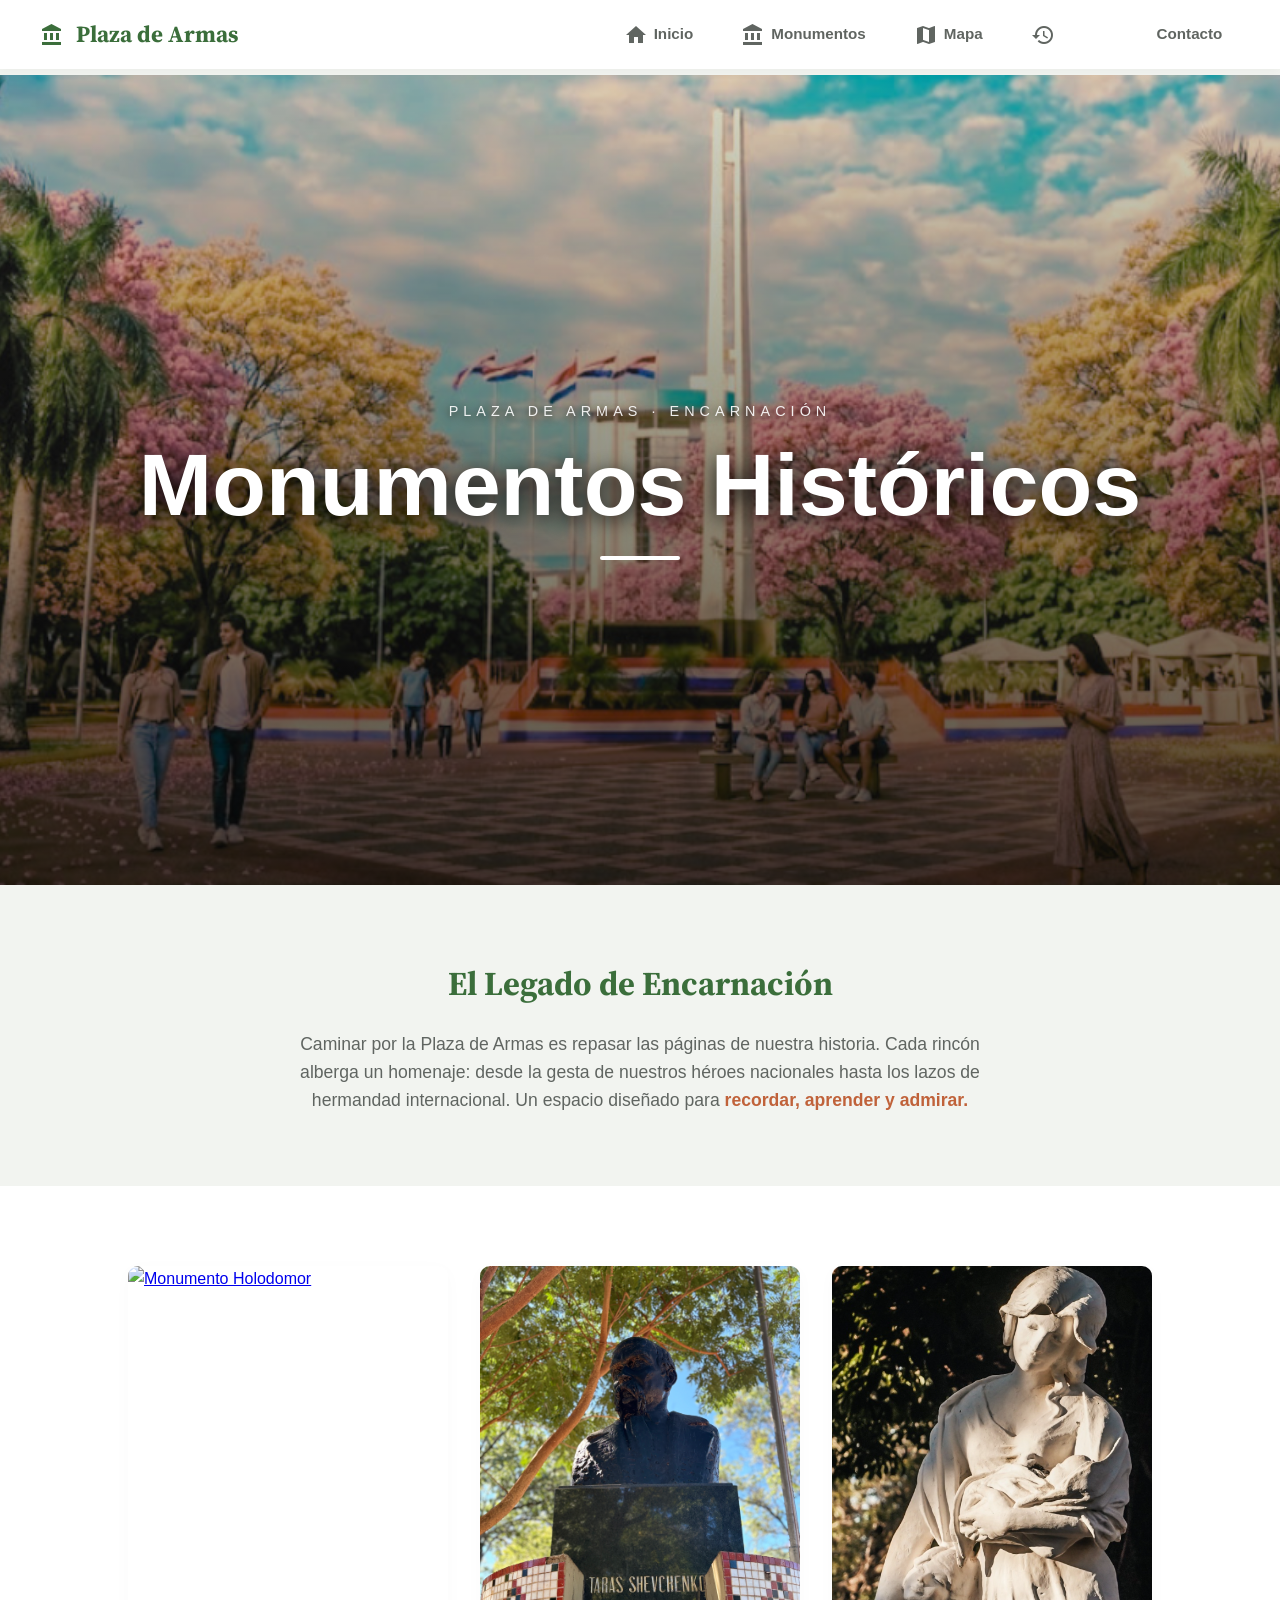
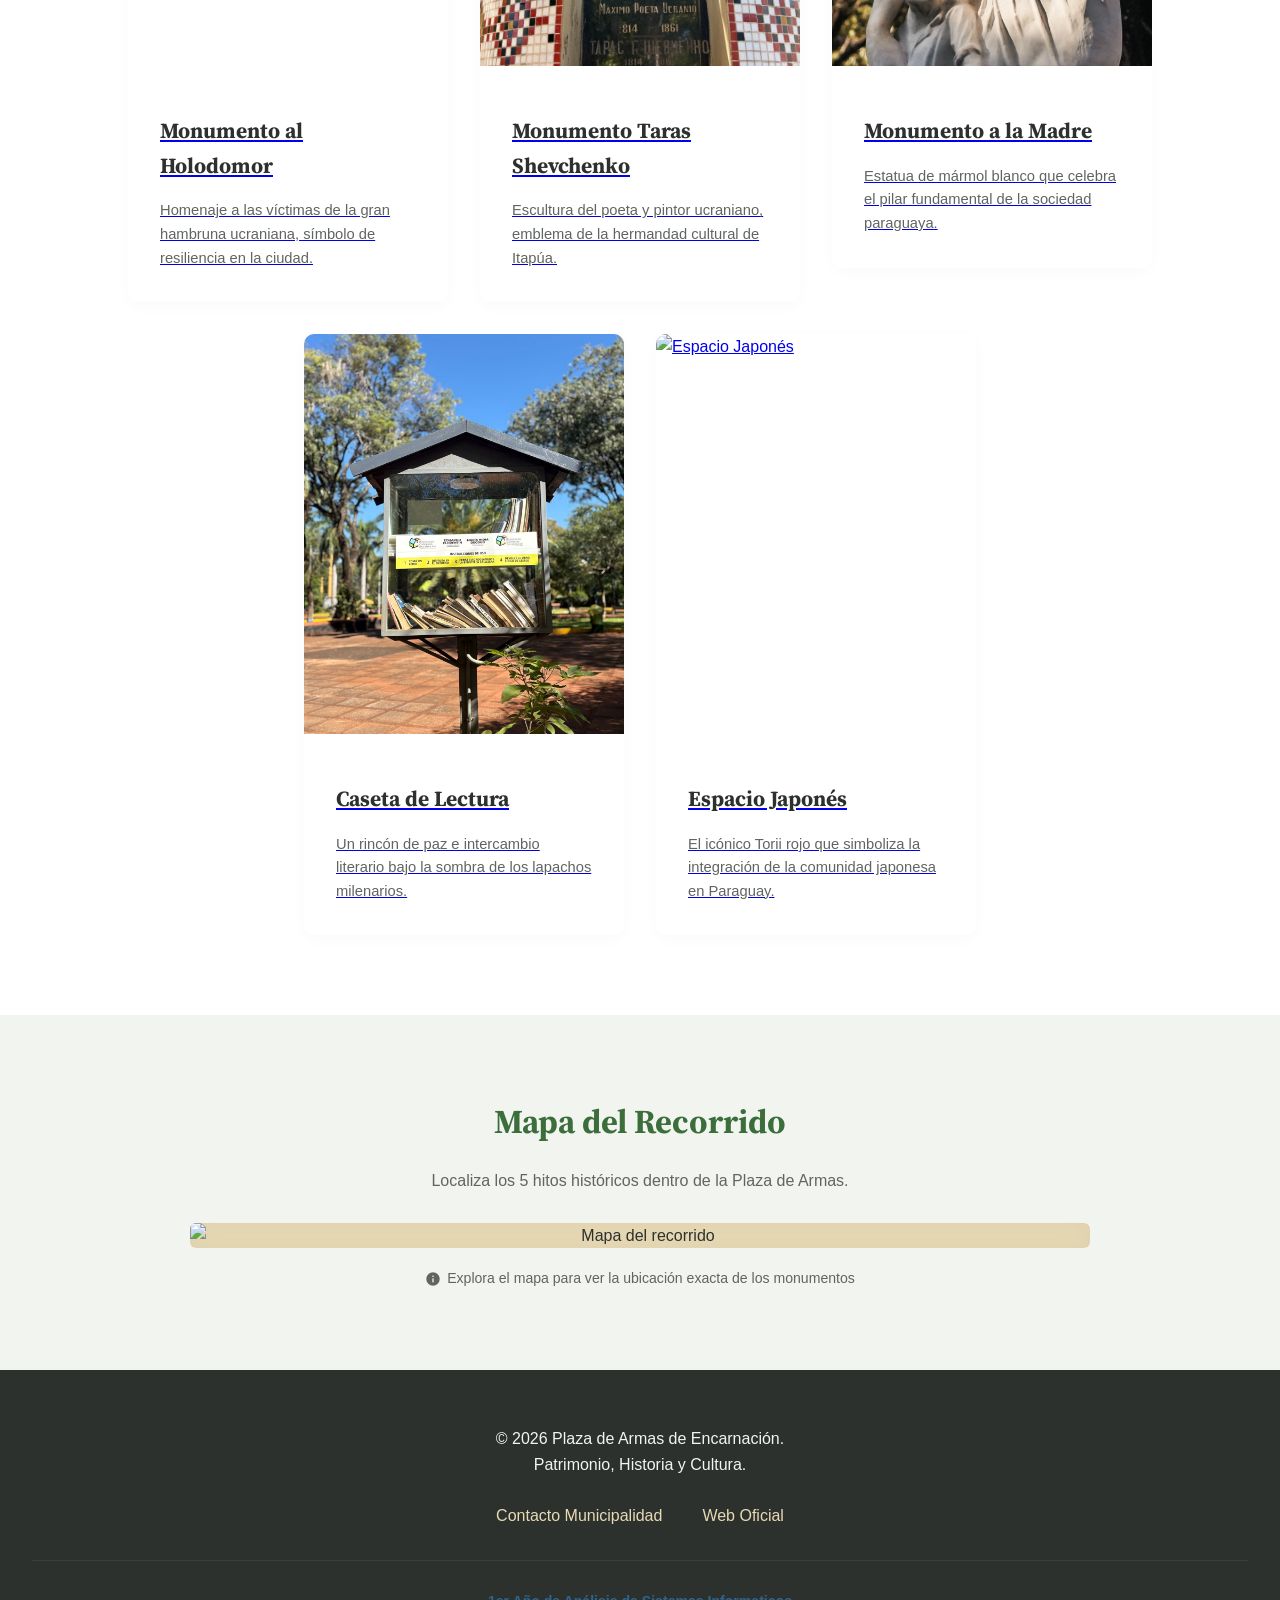
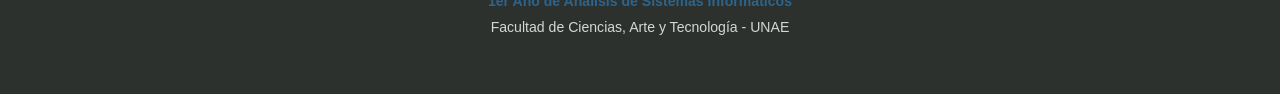
==== commit 274c3c49: "actualizacion de imagen caseta" ====
--- a/plaza.html
+++ b/plaza.html
@@ -104,7 +104,7 @@
         <!--TATI--> 
                 <a href="casetaweb.html" class="enlace-tarjeta">
                 <article class="tarjeta-monumento">
-                    <img src="imagenes/Casetaweb.JPG" alt="Caseta de Lectura" class="imagen-monumento">
+                    <img src="imagenes/caseta.jpeg" alt="Caseta de Lectura" class="imagen-monumento">
                     <div class="contenido-tarjeta">
                         <span class="categoria-tarjeta color-comunidad"></span>
                         <h4 class="titulo-tarjeta">Caseta de Lectura</h4>
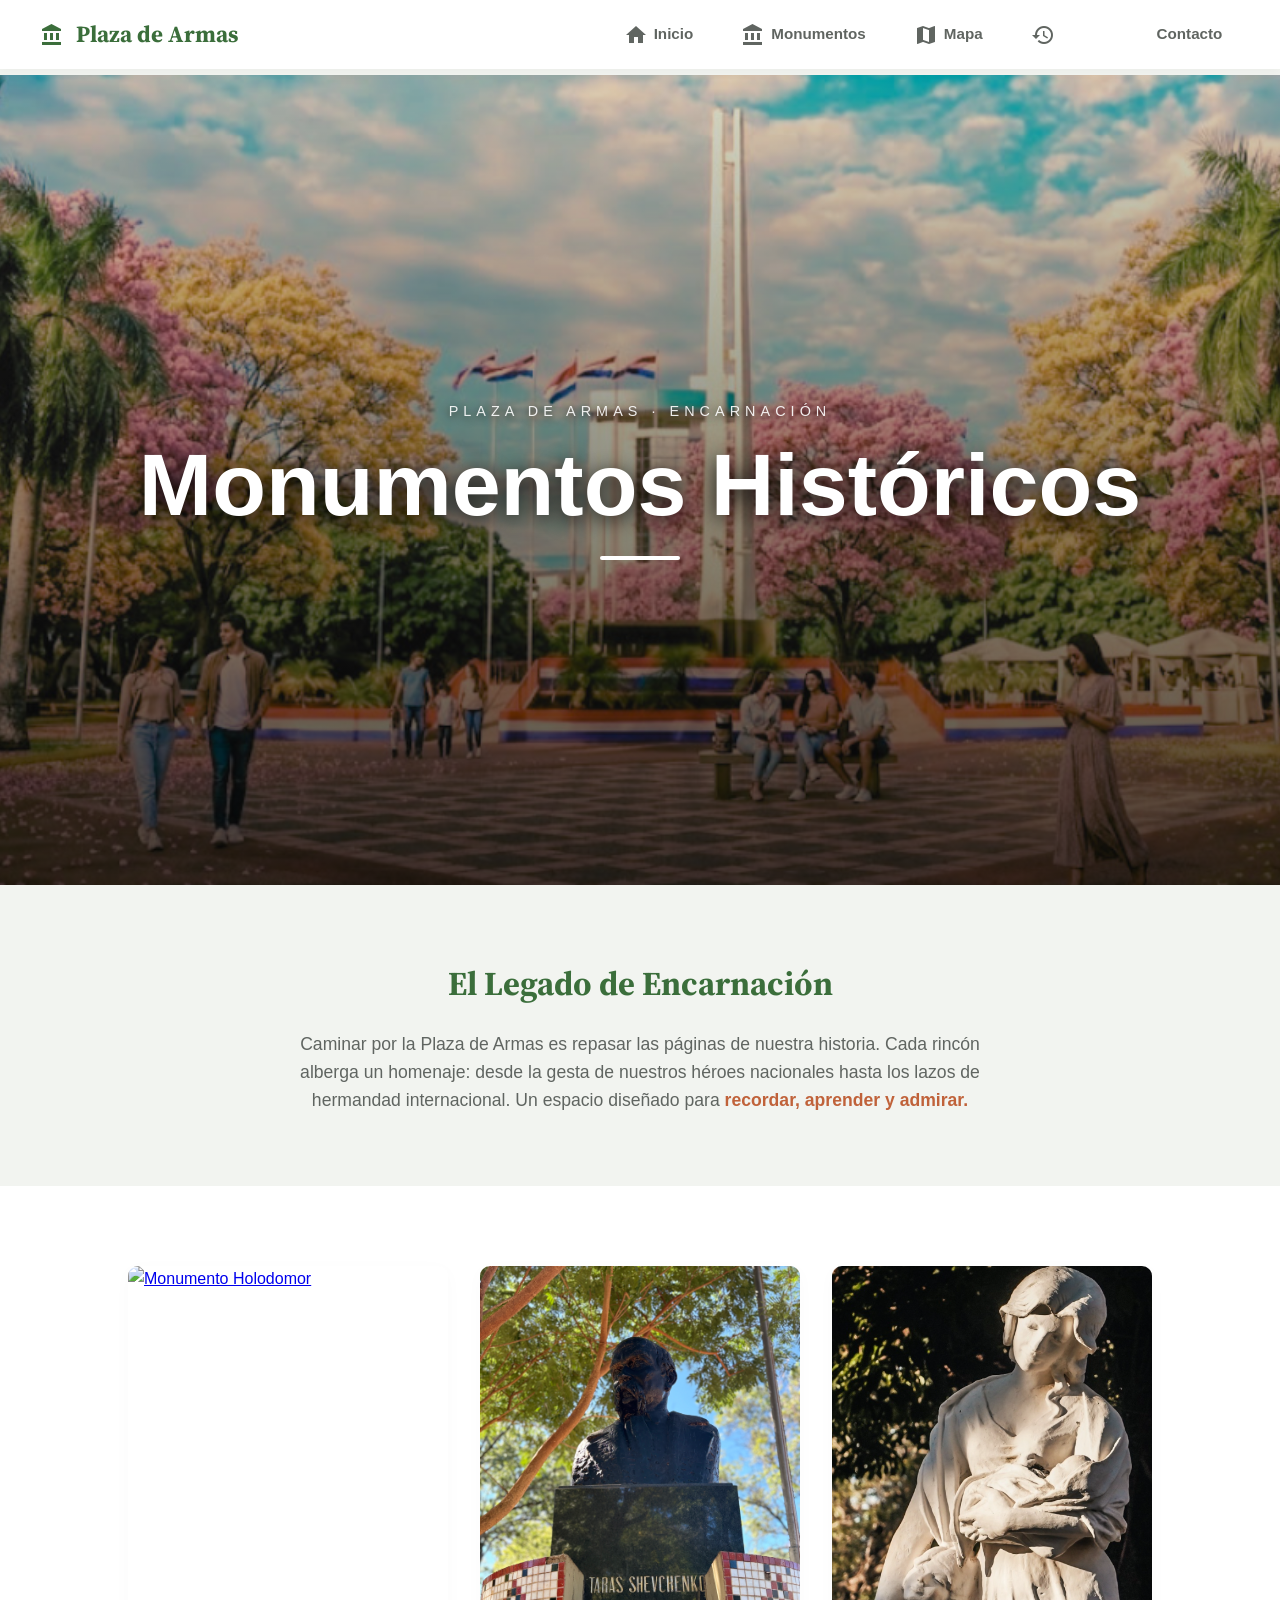
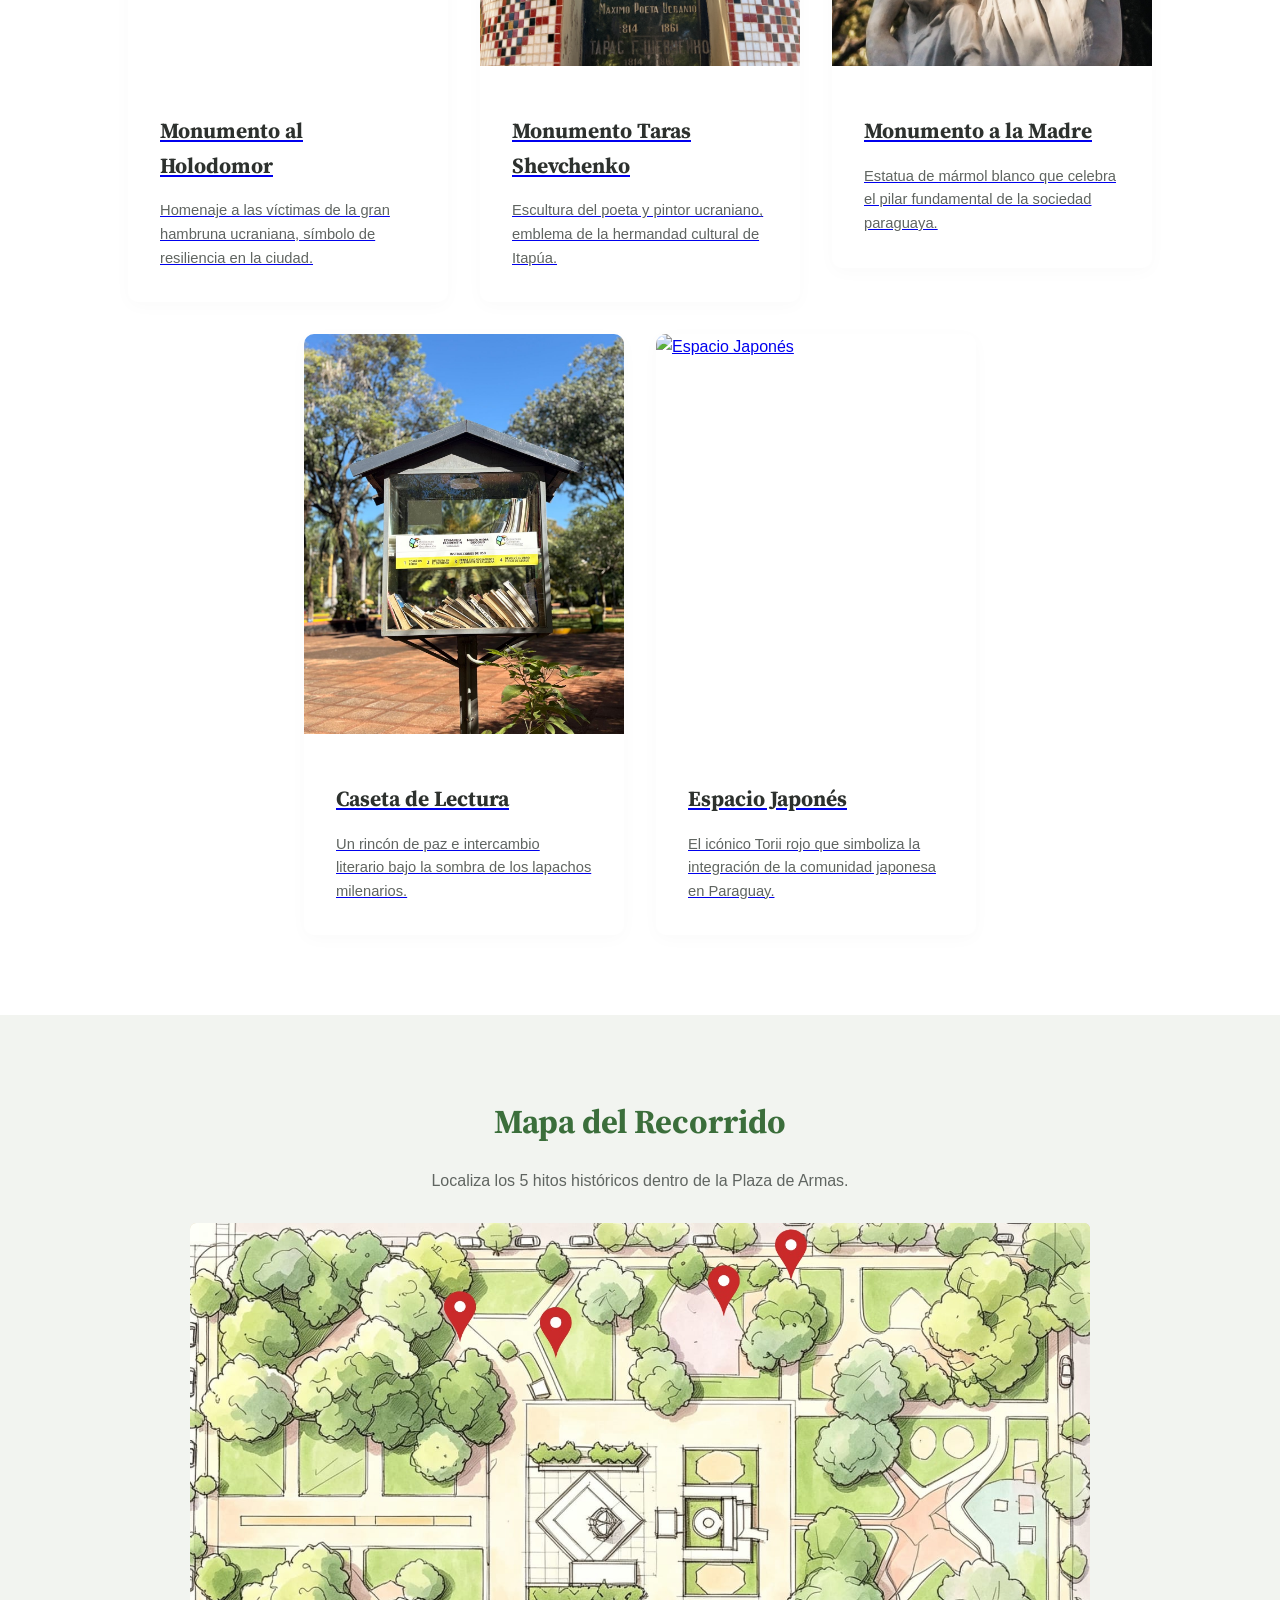
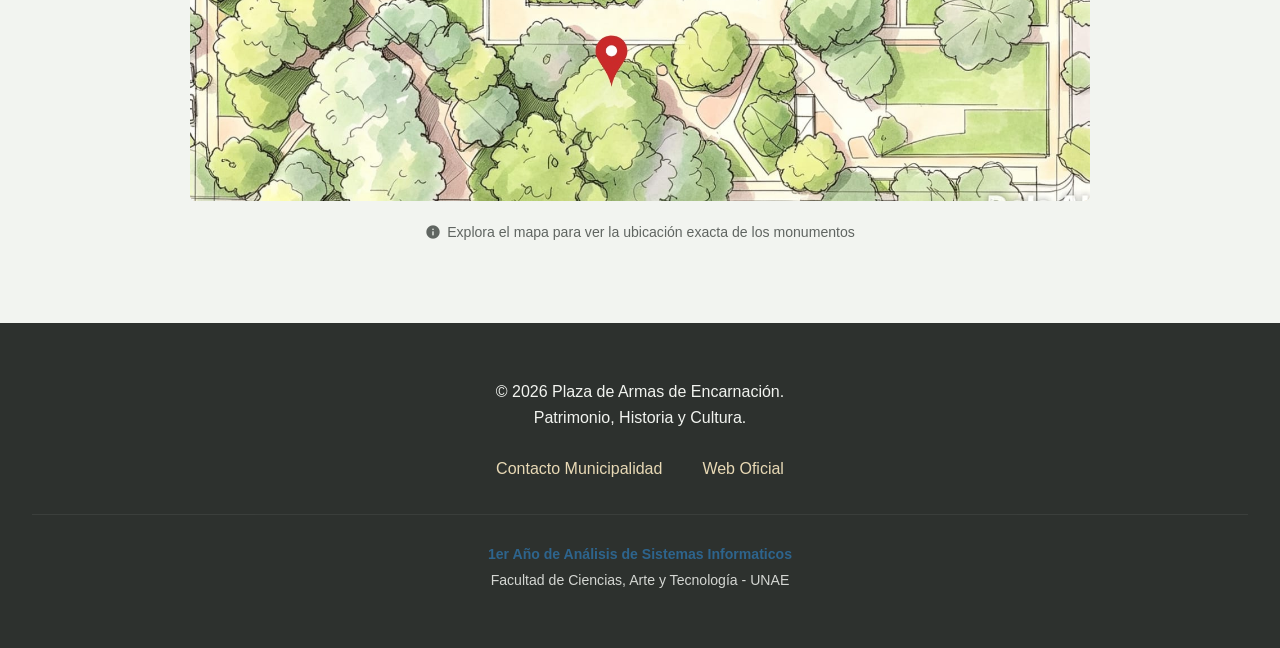
==== commit 5ddfe78a: "mapa" ====
--- a/plaza.html
+++ b/plaza.html
@@ -131,7 +131,7 @@
                 <h3 class="titulo-seccion">Mapa del Recorrido</h3>
                 <p class="subtitulo-mapa">Localiza los 5 hitos históricos dentro de la Plaza de Armas.</p>
             <div class="caja-mapa">
-                <img src="imagenes/Fondo Mapa Puntos (2).png" class="map-img" alt="Mapa del recorrido">
+                <img src="imagenes/mapa.jpeg" class="map-img" alt="Mapa del recorrido">
             </div>
                 <p class="nota-mapa">
             <span class="material-icons" style="font-size: 1rem;">info</span>
